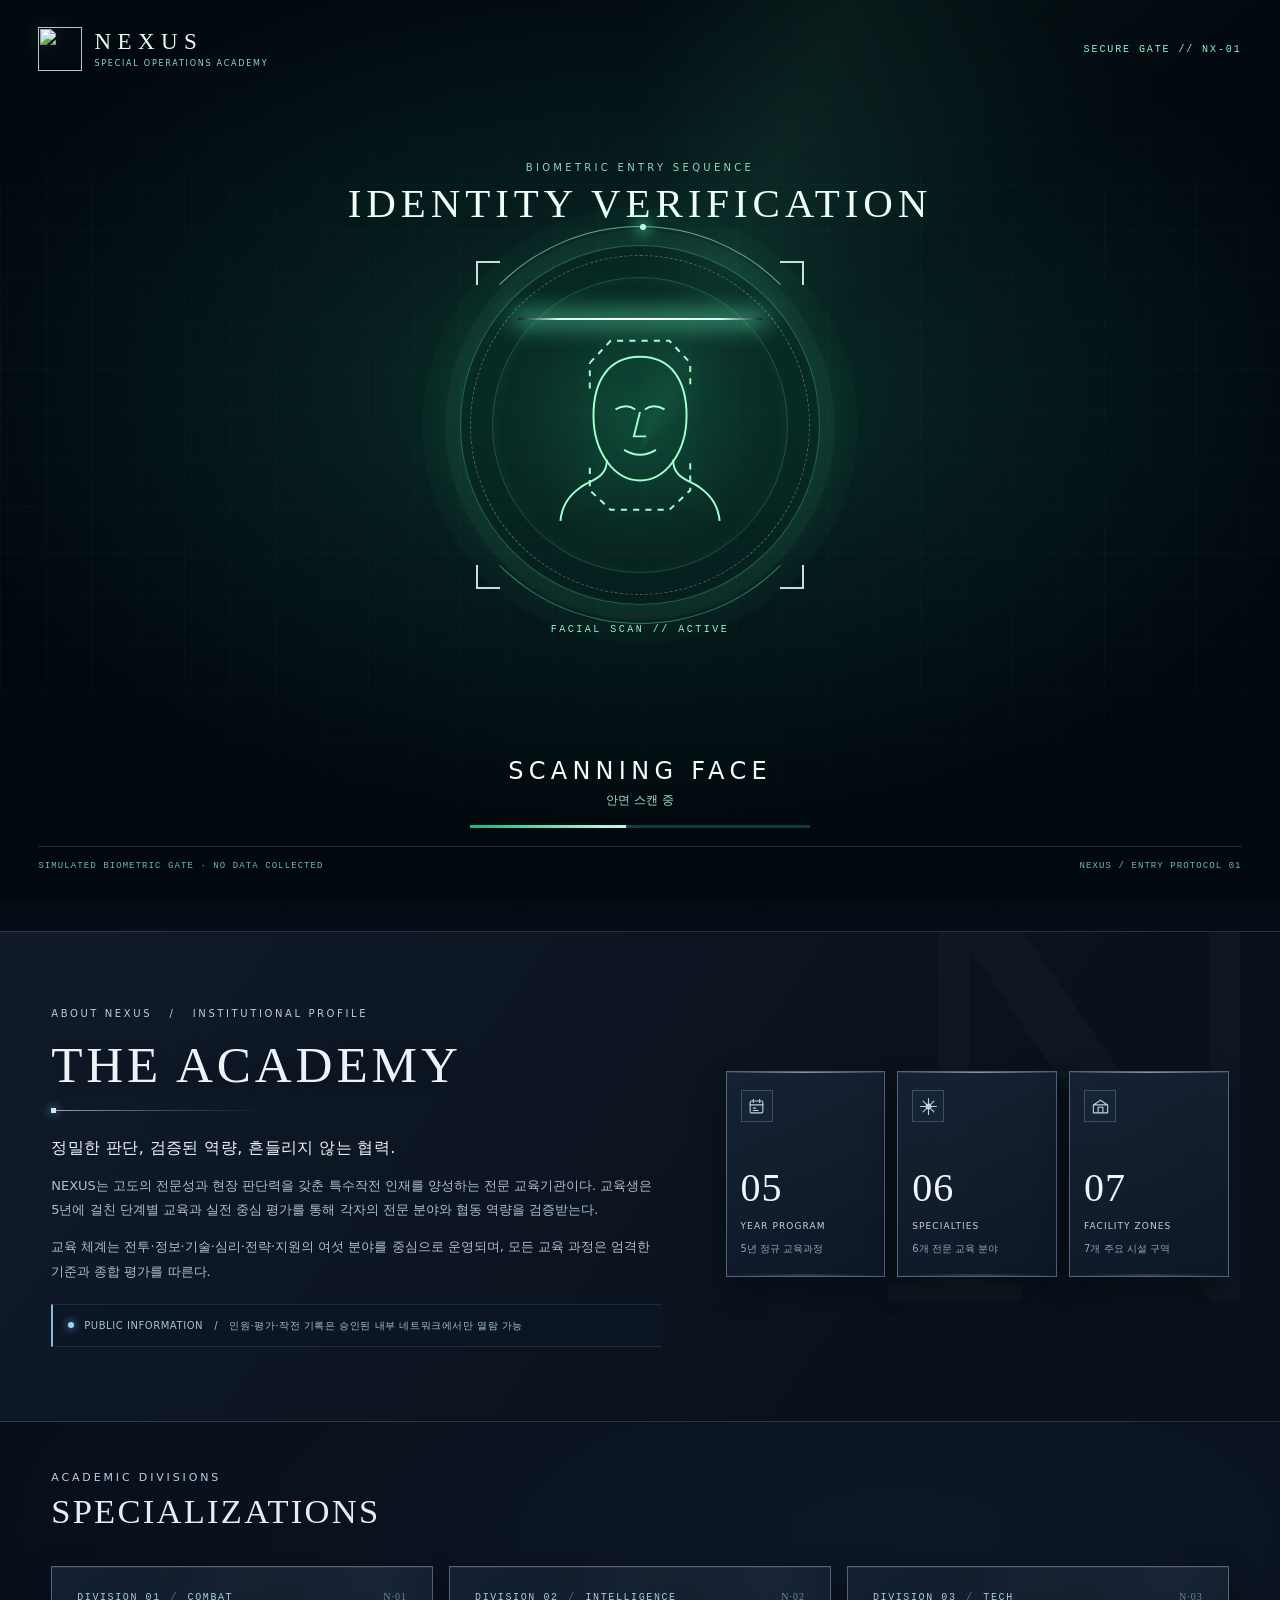
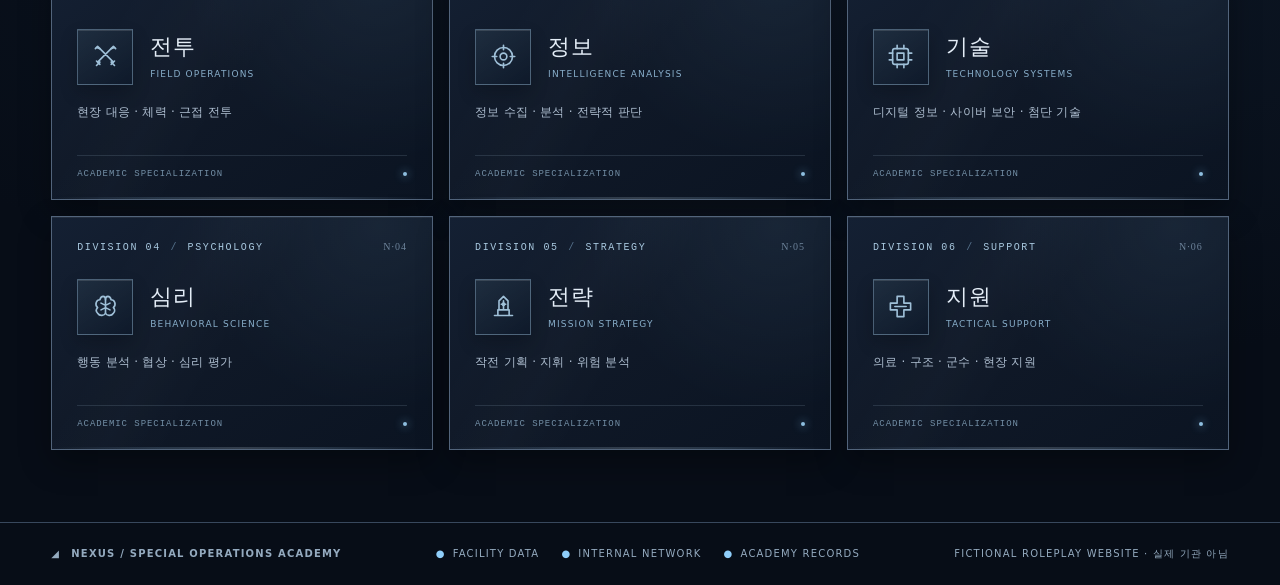
==== index.html @ 96ad6e6f "nexus-header" ====
<!doctype html><html lang="ko"><head><meta name="robots" content="noindex, nofollow, noarchive"><meta charset="UTF-8"><meta name="viewport" content="width=device-width,initial-scale=1"><meta name="description" content="NEXUS Special Operations Academy — fictional immersive academy website"><title>NEXUS | Special Operations Academy</title><style>
:root{color-scheme:dark;--navy:#070d17;--panel:#101927;--edge:#394a5c;--steel:#d9e1eb;--blue:#99bed8}*{box-sizing:border-box}html{scroll-behavior:smooth}body{margin:0;background:#070d17;color:#e6edf3;font-family:system-ui,-apple-system,'Pretendard','Noto Sans KR',sans-serif}a{color:inherit;text-decoration:none}button{font:inherit;cursor:pointer}button:focus-visible,a:focus-visible{outline:2px solid #addcff;outline-offset:3px}.header{height:74px;border-bottom:1px solid #ffffff26;display:flex;align-items:center;justify-content:space-between;padding:0 clamp(18px,4vw,68px);background:#080e18f5;gap:18px;position:sticky;top:0;z-index:40;backdrop-filter:blur(14px);overflow:visible}.identity{display:flex;align-items:center;gap:13px;min-width:0}.identity img{width:52px;height:52px;object-fit:contain;object-position:center;display:block;padding:4px}.identity strong{display:block;font:25px Georgia,serif;letter-spacing:.23em;font-weight:400}.identity small{display:block;letter-spacing:.2em;font-size:8px;color:#adbfcb}.navigation{display:flex;align-items:center;gap:clamp(15px,2vw,32px);font-size:12px;color:#b6c5d2}.navigation a:hover{color:white}.access{border:1px solid #778a9e;padding:12px 19px;white-space:nowrap;color:#f0f4f8;font-size:12px;background:#17203170}.access:hover,.primary:hover{background:#284258}.menu{display:none;color:white;background:transparent;border:1px solid #4d6578;padding:7px 10px}.wrap{max-width:1450px;margin:auto;padding:0 clamp(20px,4vw,62px)}.kicker{font-size:11px;letter-spacing:.28em;color:#a9bfd0}.outline-button{padding:13px 24px;border:1px solid #8da6b8;background:#0c1928ad;letter-spacing:.08em;font-size:12px;display:inline-flex;align-items:center;gap:20px}.outline-button:hover{background:#24415a}.section-heading{padding:50px 0 23px;display:flex;align-items:end;justify-content:space-between;gap:15px}.section-heading h2{font:32px Georgia,serif;letter-spacing:.08em;font-weight:400;margin:7px 0}.section-heading p{font-size:12px;color:#a7b6c6}.footer{border-top:1px solid #38485d;display:flex;flex-wrap:wrap;gap:12px;align-items:center;justify-content:space-between;padding:24px clamp(20px,4vw,68px);color:#94aabf;font-size:10px;letter-spacing:.12em}.foot-dots{display:flex;gap:22px;flex-wrap:wrap}.foot-dots span:before{content:'●';color:#8fcefa;margin-right:7px}.fiction{font-size:10px;color:#8197aa;line-height:1.6}@media(max-width:970px){.navigation{display:none}.menu{display:block}.navigation.open{display:flex;position:absolute;top:74px;right:0;left:0;flex-direction:column;align-items:stretch;padding:20px;background:#0b1420;border-bottom:1px solid #3c5265}.header{gap:10px}.access{padding:10px}.identity strong{font-size:19px}}@media(max-width:600px){.identity small{display:none}.identity img{width:40px;height:40px;padding:3px}.identity strong{font-size:17px}.header{height:65px}.navigation.open{top:65px}.access{font-size:10px;padding:9px}.section-heading h2{font-size:25px}}

.hero{min-height:575px;position:relative;background:#07101a;overflow:hidden;border-bottom:1px solid #35475a}.hero-img{position:absolute;inset:0 0 0 38%;background:url('images/site/academy-exterior.webp') center center/cover no-repeat;filter:saturate(.72)}.hero:after{content:'';position:absolute;inset:0;background:linear-gradient(90deg,#070d19 4%,#0c1421f5 33%,#091522b0 57%,#00000015 100%),linear-gradient(0deg,#060d18 0%,transparent 45%)}.hero-content{position:relative;z-index:1;padding:95px clamp(20px,7vw,118px) 100px;max-width:920px}.brand-large{display:flex;align-items:center;gap:24px}.brand-large img{width:165px;max-width:28vw;object-fit:contain;filter:drop-shadow(0 0 25px #ffffff13)}.brand-large h1{font:clamp(47px,6.5vw,87px) Georgia,serif;font-weight:400;letter-spacing:.16em;margin:0}.brand-large p{letter-spacing:.34em;color:#b6c0ce;font-size:10px}.hero h2{font-size:clamp(23px,2.7vw,34px);font-weight:500;margin:37px 0 12px}.hero-copy{color:#bac7d2;font-size:13px;line-height:1.9;max-width:490px}.hero-actions{display:flex;gap:12px;flex-wrap:wrap;margin-top:27px}.primary{border:1px solid #adc5db;background:#2b455c;color:#f4f8ff;padding:15px 24px;font-size:12px;letter-spacing:.07em}.tiles{display:grid;grid-template-columns:repeat(5,minmax(0,1fr));gap:10px;padding-top:23px;padding-bottom:32px}.tile{min-width:0;background:#101826;border:1px solid #455267;transition:transform .2s,border-color .2s}.tile:hover{transform:translateY(-4px);border-color:#9bc6e4}.tile img{width:100%;height:175px;object-fit:cover;filter:saturate(.62)}.tile-text{padding:17px 14px;display:flex;justify-content:space-between;gap:5px;align-items:center}.tile strong{font-size:14px}.tile small{display:block;margin-top:5px;color:#93a7bb;font-size:9px;letter-spacing:.09em} .tile-icon{color:#9cc3de}.about{border-top:1px solid #ffffff22;border-bottom:1px solid #ffffff22;background:linear-gradient(145deg,#101927,#0a111c);padding:55px 0}.about-grid{display:grid;grid-template-columns:1.1fr 1fr;gap:70px;align-items:center}.about h2{font:clamp(30px,4vw,54px) Georgia,serif;font-weight:400;letter-spacing:.06em;margin:12px 0 26px}.about p{font-size:14px;color:#afbfce;line-height:2}.about-list{display:grid;grid-template-columns:repeat(3,1fr);gap:12px}.about-list>div{border:1px solid #364a60;background:#111e2f;padding:27px 18px}.about-list b{font:29px Georgia,serif;display:block}.about-list span{font-size:10px;color:#a4b5c3}.divisions{display:grid;grid-template-columns:repeat(3,1fr);gap:12px;margin-bottom:56px}.division{padding:24px;border:1px solid #36485e;background:#101927}.division span{display:block;font-size:11px;letter-spacing:.2em;color:#9fc0d8}.division h3{font-size:18px;font-weight:500;margin:13px 0 7px}.division p{font-size:12px;line-height:1.8;color:#9eb1c1;margin:0}@media(max-width:950px){.tiles{grid-template-columns:repeat(3,1fr)}.about-grid{grid-template-columns:1fr;gap:20px}.hero-img{left:15%}}@media(max-width:650px){.tiles{grid-template-columns:repeat(2,1fr)}.tile img{height:145px}.divisions{grid-template-columns:1fr}.hero{min-height:560px}.hero-img{left:0;opacity:.48}.hero-content{padding-top:84px}.brand-large{gap:12px}.brand-large img{width:91px}.brand-large h1{font-size:43px}.brand-large p{font-size:7px}.about-list{grid-template-columns:repeat(3,1fr)}.about-list>div{padding:16px 10px}.about-list b{font-size:23px}}

/* v4.1 — Visual Refinement: clean brand, brighter architecture, compact hero */
.header{height:70px;background:#080e18ed;box-shadow:0 6px 28px #0004}
.identity img{width:45px;height:45px;object-fit:contain}
.hero{min-height:474px;background:#0a121e}
.hero-img{inset:0 0 0 34%;background-position:center 44%;filter:brightness(1.23) contrast(1.035) saturate(.78)}
.hero:after{background:linear-gradient(90deg,#080e19 0%,#0b1420f5 27%,#0a1320b8 45%,#0a142141 66%,#07101a08 100%),linear-gradient(0deg,#08101a66 0%,transparent 24%)}
.hero-content{padding:66px clamp(20px,6vw,105px) 64px;max-width:790px}
.brand-large{gap:23px}
.brand-large img{width:141px;max-width:23vw;aspect-ratio:1;object-fit:contain;filter:drop-shadow(0 5px 24px #b2cfe51c)}
.brand-large h1{font-size:clamp(48px,5.5vw,74px);letter-spacing:.14em;text-shadow:0 3px 25px #050a1099}
.brand-large p{font-size:9px;letter-spacing:.26em}
.hero h2{font-size:clamp(21px,2.1vw,29px);margin:27px 0 10px;letter-spacing:.015em}
.hero-copy{font-size:12.5px;line-height:1.85;color:#d0d9e3;max-width:460px}
.hero-actions{margin-top:23px}
.hero-actions a{transition:background .2s,box-shadow .2s,transform .2s}
.hero-actions a:hover{box-shadow:0 0 18px #8ccaff3a;transform:translateY(-2px)}
.navigation a{transition:color .2s,text-shadow .2s}
.navigation a:hover{text-shadow:0 0 14px #9ad8ff80}
.tiles{padding-top:14px}
.tile{position:relative;overflow:hidden;box-shadow:0 7px 25px #0002}
.tile:after{content:'';position:absolute;bottom:0;left:25%;right:25%;height:1px;background:#88caff70;opacity:0;transition:opacity .2s}
.tile:hover:after{opacity:1}
.tile img{display:block;transition:transform .35s ease,filter .35s ease}
.tile:hover img{transform:scale(1.04);filter:saturate(.8) brightness(1.13)}
@media(max-width:970px){.hero-img{left:16%}.header{height:70px}.navigation.open{top:70px}}
@media(max-width:650px){.hero{min-height:540px}.hero-img{inset:0;opacity:.78;background-position:60% 50%}.hero:after{background:linear-gradient(90deg,#08101aeF 0%,#08101aC8 57%,#08101a70 100%),linear-gradient(0deg,#08101adf 0%,transparent 55%)}.hero-content{padding:85px 23px 55px}.brand-large img{width:90px;max-width:none}.brand-large h1{font-size:44px}.brand-large p{font-size:7px}.hero h2{margin-top:32px}.tiles{padding-top:16px}}
@media(prefers-reduced-motion:reduce){.tile,.tile img,.navigation a,.hero-actions a{transition:none}}

/* NEXUS 4.2 — editorial refinement / immersive interface */
:root{--ice:#b3d9f2;--midnight:#080f1a}
body{background:radial-gradient(ellipse 90% 20% at 70% 70%,#13223577,transparent),#070d17}
.header{height:72px;border-bottom:1px solid #9ab7d02c;box-shadow:0 5px 28px #030811aa}
.identity img{width:48px;height:48px;filter:drop-shadow(0 0 9px #8baec72a)}
.navigation a{position:relative;padding:27px 0 25px;letter-spacing:.035em}
.navigation a:after{content:'';position:absolute;bottom:0;left:15%;right:15%;height:1px;background:#a9d5f5;opacity:0;transform:scaleX(.45);transition:opacity .25s,transform .25s;box-shadow:0 0 10px #9ed1f3}
.navigation a:hover:after,.navigation a[aria-current=page]:after{opacity:1;transform:scaleX(1)}
.navigation a[aria-current=page]{color:#eef6ff}
.access{border-color:#6a8299;background:linear-gradient(110deg,#152538aa,#0a1422aa);transition:border-color .2s,box-shadow .2s}
.access:hover{border-color:#accfe6;box-shadow:0 0 18px #a7d4f522}
.hero{min-height:510px;isolation:isolate}
.hero-img{inset:0 0 0 33%;background-position:50% 42%;filter:brightness(1.24) contrast(1.06) saturate(.75);transform:scale(1.015)}
.hero:after{background:linear-gradient(90deg,#070d18 0%,#0a1421fa 24%,#0a1626d7 39%,#09172669 60%,#07101905 100%),linear-gradient(0deg,#07101ac9 0%,transparent 19%,transparent 85%,#060c1422 100%)}
.hero-content{padding:66px clamp(24px,5.6vw,105px) 57px;max-width:835px}
.hero-overline{display:flex;align-items:center;gap:11px;font-size:10px;letter-spacing:.22em;color:#9cc6df;margin-bottom:29px}
.hero-overline:before{content:'';width:27px;height:1px;background:#8bbbd7;box-shadow:0 0 10px #8bbbd7}
.brand-large{gap:23px}
.brand-large img{width:142px;max-width:25vw;opacity:.95}
.brand-large h1{font-size:clamp(48px,5.7vw,77px);letter-spacing:.15em}
.hero h2{font-size:clamp(25px,2.5vw,35px);letter-spacing:.075em;margin:30px 0 13px;font-weight:400}
.hero-copy{line-height:2;font-size:13px;color:#d6e1ea}
.hero-actions{margin-top:27px}
.hero-actions a{min-width:171px;justify-content:space-between;letter-spacing:.08em}
.primary{background:linear-gradient(105deg,#34516a,#263d54);border-color:#96bad4}
.hero-caption{position:absolute;bottom:22px;right:clamp(20px,3vw,56px);z-index:2;font-size:9px;letter-spacing:.15em;color:#d6e6f0bd;text-shadow:0 1px 7px #000}
.statusbar{border-bottom:1px solid #52667d64;background:linear-gradient(90deg,#0b1422,#101d2e,#0a1421);}
.status-inner{min-height:55px;display:flex;align-items:center;justify-content:space-between;gap:15px;flex-wrap:wrap;padding:12px clamp(20px,4vw,68px);max-width:1600px;margin:0 auto}
.status-title{font-family:Georgia,serif;font-size:14px;letter-spacing:.13em;color:#e3edf4;white-space:nowrap}
.status-items{display:flex;gap:clamp(12px,2.7vw,38px);flex-wrap:wrap}
.status-items span{color:#a9bdce;font-size:9px;letter-spacing:.1em;white-space:nowrap}
.status-items span:before{content:'';display:inline-block;width:5px;height:5px;background:#a2d7ff;border-radius:50%;margin-right:10px;box-shadow:0 0 8px #91cdfa}
.status-level{font-size:10px;letter-spacing:.2em;color:#a8c6dd;white-space:nowrap}
.section-heading{padding:44px 0 21px}
.section-heading h2{font-size:clamp(26px,2.7vw,37px)}
.tiles{gap:13px;padding-top:8px;padding-bottom:54px}
.tile{background:#111c2b;border-color:#3f5067;box-shadow:0 15px 34px #01060e66}
.tile:before{content:'';position:absolute;inset:0;z-index:1;pointer-events:none;border-top:1px solid #b2d3e835;opacity:.8}
.tile img{height:190px;filter:brightness(.87) saturate(.7)}
.tile:hover{box-shadow:0 14px 33px #000a,0 0 22px #88bff02b}
.tile-text{min-height:78px;padding:17px 14px}
.tile small{font-size:9px;line-height:1.5}
.tile-index{font:10px Georgia,serif;color:#9bb9ca;margin-right:6px;opacity:.8}
.about{position:relative;overflow:hidden}
.about:before{content:'N';position:absolute;right:-32px;top:-190px;font:600px Georgia,serif;color:#d5e7f406;pointer-events:none}
.about-list>div{transition:background .2s,border-color .2s}
.about-list>div:hover{background:#183048;border-color:#769eb9}
.division{transition:border-color .2s,transform .2s,background .2s}
.division:hover{border-color:#84b9d9;background:#15283d;transform:translateY(-3px)}
.division h3{color:#eaf2fa}
@media(max-width:970px){.navigation a{padding:10px 0}.hero-img{left:16%}.hero-content{max-width:730px}.status-inner{justify-content:center}}
@media(max-width:650px){.hero{min-height:575px}.hero-content{padding:50px 23px 58px}.hero-overline{font-size:8px;margin-bottom:22px}.hero-img{inset:0;opacity:.8}.hero:after{background:linear-gradient(90deg,#07101aef 0%,#07101adb 50%,#07101a77 100%),linear-gradient(0deg,#07101ad7 0%,transparent 65%)}.brand-large{gap:12px}.brand-large img{width:94px}.brand-large h1{font-size:clamp(37px,10vw,47px)}.brand-large p{letter-spacing:.15em}.hero h2{margin-top:34px;font-size:25px}.hero-caption{display:none}.status-inner{align-items:flex-start;justify-content:flex-start;padding:17px 23px}.status-items{gap:12px 20px}.status-level{display:none}.tiles{gap:10px}.tile img{height:137px}.tile-text{min-height:88px;padding:12px 10px}.tile strong{font-size:12px}.tile small{font-size:8px}.section-heading{align-items:flex-start;flex-direction:column}.section-heading p{margin:0}}
@media(prefers-reduced-motion:reduce){.navigation a:after,.division,.access{transition:none}}

/* v4.3 — exact hero size, image framing and safe emblem padding */
@media(min-width:971px){
.hero{min-height:0;height:392px;max-height:392px}
.hero-content{box-sizing:border-box;height:100%;padding:24px clamp(30px,4.6vw,82px) 22px;display:flex;flex-direction:column;justify-content:center;max-width:730px}
.hero-overline{margin-bottom:10px;font-size:10px}
.brand-large{gap:10px;flex-shrink:0}
.brand-large img{width:96px;height:96px;max-width:none;object-fit:contain;object-position:center;opacity:1;flex-shrink:0;padding:8px;background:transparent}
.brand-large h1{font-size:clamp(44px,4.5vw,66px);letter-spacing:.11em;line-height:1.02}
.brand-large p{margin-top:8px;font-size:8px;letter-spacing:.22em}
.hero h2{margin:14px 0 6px;font-size:clamp(22px,1.95vw,29px);line-height:1.15}
.hero-copy{font-size:11.5px;line-height:1.52;margin:0;max-width:450px}
.hero-actions{margin-top:12px}
.hero-actions a{padding:10px 16px;font-size:11px}
.hero-caption{bottom:10px;font-size:8px}
}
.hero-img{inset:0 0 0 36%;background-position:center 45%;background-size:cover;filter:brightness(1.02) contrast(1.03);transform:none}
.hero:after{background:linear-gradient(90deg,#070d18 0%,#08111cf2 24%,#08111dc9 41%,#07111b52 60%,#07101900 84%),linear-gradient(0deg,#070d184d 0%,transparent 18%)}
.identity img{object-fit:contain;overflow:visible}
@media (min-width:651px) and (max-width:970px){.hero{min-height:0;height:420px;max-height:420px}.hero-content{padding:28px 26px 24px}.brand-large img{width:86px;height:86px;object-fit:contain}.brand-large h1{font-size:48px}.hero h2{font-size:24px}}
@media(max-width:650px){.hero{height:auto;min-height:0}.hero-content{padding:48px 20px 42px}.hero-img{inset:0;filter:none;transform:none;background-position:62% 48%}.hero:after{background:linear-gradient(90deg,#07101aef 0%,#07101ae5 45%,#07101a9d 100%),linear-gradient(0deg,#07101ac7 0%,transparent 45%)}.brand-large img{width:80px;height:80px;object-fit:contain}.brand-large h1{font-size:38px}.hero-copy{font-size:11.5px;line-height:1.55}.hero-actions a{padding:10px 14px}}

/* NEXUS v4.5: final overrides — genuine compact banner, independent logo sizing */
.header .identity{gap:11px;flex-shrink:0;overflow:visible}
.header .identity img{display:block;width:48px;height:48px;min-width:48px;padding:0;object-fit:contain;object-position:center;flex-shrink:0}
.hero{height:340px !important;min-height:340px !important;max-height:340px !important;overflow:hidden}
.hero-img{inset:0 0 0 33%;background-image:url('images/site/academy-entrance-hq.png');background-size:cover;background-position:48% 50%;filter:none;transform:none}
.hero:after{background:linear-gradient(90deg,#070d18 0%,#08111cfb 24%,#08111dd9 40%,#07111b65 61%,#07101900 88%)}
.hero-content{height:100%;padding:18px clamp(28px,4.4vw,75px) 20px;max-width:720px;justify-content:center;overflow:visible}
.hero-overline{margin-bottom:8px;font-size:9px;line-height:1.2}
.brand-large{gap:10px;align-items:center;overflow:visible}
.brand-large img{display:block;width:104px;height:104px;min-width:104px;max-width:none;padding:0;object-fit:contain;object-position:center;filter:none;flex-shrink:0}
.brand-large h1{font-size:clamp(42px,4.1vw,62px);line-height:1;letter-spacing:.12em}
.brand-large p{font-size:8px;letter-spacing:.2em;margin:7px 0 0}
.hero h2{margin:9px 0 6px;font-size:clamp(21px,1.85vw,27px);line-height:1.12}
.hero-copy{font-size:11px;line-height:1.5;margin:0}
.hero-actions{margin-top:11px;gap:10px}
.hero-actions a{padding:9px 15px;font-size:11px;min-width:154px}
.hero-caption{bottom:10px;font-size:8px}
@media(min-width:651px) and (max-width:970px){
 .hero{height:365px !important;min-height:365px !important;max-height:365px !important}
 .hero-content{padding:18px 26px 20px;max-width:650px}
 .hero-img{inset:0 0 0 26%}
 .brand-large img{width:90px;height:90px;min-width:90px}
 .brand-large h1{font-size:49px}
}
@media(max-width:650px){
 .header .identity img{width:38px;height:38px;min-width:38px}
 .hero{height:auto !important;min-height:410px !important;max-height:none !important}
 .hero-img{inset:0;background-position:58% 50%;opacity:.7}
 .hero:after{background:linear-gradient(90deg,#07101af7 0%,#07101ae5 52%,#07101a9d 100%),linear-gradient(0deg,#07101acb,transparent 55%)}
 .hero-content{min-height:410px;padding:38px 21px 42px;max-width:100%}
 .hero-overline{font-size:8px;margin-bottom:13px}
 .brand-large img{width:81px;height:81px;min-width:81px}
 .brand-large h1{font-size:clamp(36px,9.8vw,45px)}
 .brand-large p{font-size:7px;letter-spacing:.12em}
 .hero h2{margin-top:18px;font-size:23px}
 .hero-copy{font-size:11px}
 .hero-actions a{min-width:0;padding:10px 13px}
}

/* v4.6 — remove status strip and slogan; display a complete seal */
.hero{height:332px!important;min-height:332px!important;max-height:332px!important}
.hero-content{padding-top:22px!important;padding-bottom:19px!important;justify-content:center}
.hero-overline{margin-bottom:14px!important}
.brand-large{gap:12px!important}
.brand-large img{width:104px!important;height:104px!important;min-width:104px!important;padding:0!important;object-fit:contain!important;filter:drop-shadow(0 2px 8px #d9e9f31b)!important}
.hero-copy{margin-top:18px!important;font-size:12px!important;line-height:1.75!important}
.hero-actions{margin-top:16px!important}
.header .identity img{width:54px!important;height:54px!important;min-width:54px!important;padding:0!important;object-fit:contain!important;filter:none!important}
.identity{gap:12px}
@media(min-width:651px) and (max-width:970px){.hero{height:350px!important;min-height:350px!important;max-height:350px!important}.brand-large img{width:90px!important;height:90px!important;min-width:90px!important}}
@media(max-width:650px){.hero{height:auto!important;min-height:360px!important;max-height:none!important}.hero-content{padding:44px 22px 46px!important}.brand-large img{width:80px!important;height:80px!important;min-width:80px!important}.header .identity img{width:42px!important;height:42px!important;min-width:42px!important}.hero-copy{margin-top:17px!important}}

/* v4.7 — metallic NEXUS wordmark refinement (reference-inspired).
   CSS text, not a raster crop: remains crisp at all screen sizes. */
.identity strong,
.brand-large h1{
  font-family: "Palatino Linotype", "Book Antiqua", "Times New Roman", Georgia, serif !important;
  font-weight: 400 !important;
  background:linear-gradient(165deg,#f9fbff 5%,#c9d0db 35%,#eef2f8 53%,#8d98aa 80%,#e6eaf0 100%);
  -webkit-background-clip:text;
  background-clip:text;
  color:transparent !important;
  -webkit-text-fill-color:transparent;
  text-shadow:none !important;
  filter:drop-shadow(0 2px 2px rgba(0,0,0,.36));
}
.identity strong{
  font-size:26px !important;
  letter-spacing:.29em !important;
  line-height:1.12 !important;
  white-space:nowrap;
}
.brand-large h1{
  font-size:clamp(48px,4.35vw,68px) !important;
  letter-spacing:.245em !important;
  line-height:1.14 !important;
  padding:0 .06em 3px 0;
  white-space:nowrap;
}
.identity small,
.brand-large p{
  letter-spacing:.26em !important;
  color:#b8c6d5 !important;
}
@media (min-width:651px) and (max-width:970px){
  .brand-large h1{font-size:clamp(40px,5.3vw,55px)!important;letter-spacing:.18em!important}
  .identity strong{font-size:21px!important;letter-spacing:.2em!important}
}
@media(max-width:650px){
  .brand-large h1{font-size:clamp(35px,9vw,45px)!important;letter-spacing:.10em!important}
  .identity strong{font-size:17px!important;letter-spacing:.18em!important}
}


/* v4.8 / custom metallic wordmark / image-based, not a generic typeface */
.header .identity{gap:10px!important;align-items:center}
.header .identity .metal-wordmark-header{display:block;width:202px;height:auto;max-height:58px;object-fit:contain;object-position:left center;padding:0;min-width:0;filter:drop-shadow(0 1px 4px #c9d7e522)}
.brand-large{gap:14px!important;align-items:center;min-width:0}
.brand-large .metal-wordmark-hero{display:block;width:min(385px,38vw);height:auto;max-height:150px;max-width:none;min-width:0;padding:0;object-fit:contain;object-position:left center;filter:drop-shadow(0 0 12px #a6b9cf25)}
@media (min-width:651px) and (max-width:1100px){.header .identity .metal-wordmark-header{width:156px}.brand-large .metal-wordmark-hero{width:min(310px,39vw)}}
@media(max-width:650px){.header .identity{gap:5px!important}.header .identity .metal-wordmark-header{width:130px;max-height:43px}.brand-large .metal-wordmark-hero{width:min(245px,58vw);max-height:112px}.brand-large{gap:6px!important}}

/* v4.9: override older generic img !important rules; no squashed wordmarks */
.header .identity img.metal-wordmark-header{
 width:175px!important;height:auto!important;min-width:0!important;max-width:175px!important;max-height:55px!important;
 aspect-ratio:auto!important;object-fit:contain!important;object-position:left center!important;padding:0!important;
 display:block!important;flex-shrink:0!important;
}
.brand-large img.metal-wordmark-hero{
 width:327px!important;height:auto!important;min-width:0!important;max-width:327px!important;max-height:135px!important;
 aspect-ratio:auto!important;object-fit:contain!important;object-position:left center!important;padding:0!important;
 display:block!important;flex-shrink:1!important;
}
@media(min-width:651px) and (max-width:1100px){
 .header .identity img.metal-wordmark-header{width:138px!important;max-width:138px!important}
 .brand-large img.metal-wordmark-hero{width:285px!important;max-width:285px!important}
}
@media(max-width:650px){
 .header .identity img.metal-wordmark-header{width:106px!important;max-width:106px!important;max-height:44px!important}
 .brand-large img.metal-wordmark-hero{width:min(216px,51vw)!important;max-width:51vw!important;max-height:100px!important}
}

/* v4.14 — ACADEMY DIRECTORY / premium metallic control cards */
.tiles{
  gap:18px;
  padding-top:16px;
  padding-bottom:64px;
}
.tile{
  position:relative;
  isolation:isolate;
  min-width:0;
  overflow:hidden;
  display:flex;
  flex-direction:column;
  background:linear-gradient(160deg,#111b2b 0%,#0a1220 100%);
  border:1px solid #506176;
  box-shadow:inset 0 1px 0 #ebf6ff10, 0 14px 32px #0006;
  transition:transform .32s ease, border-color .32s ease, box-shadow .32s ease;
}
.tile::before{
  content:"";
  position:absolute;
  inset:0;
  pointer-events:none;
  z-index:6;
  background:linear-gradient(125deg,transparent 0%,transparent 35%,#eaf6ff18 49%,transparent 62%,transparent 100%);
  transform:translateX(-140%);
  transition:transform .75s cubic-bezier(.2,.7,.2,1), opacity .3s ease;
  opacity:.0;
}
.tile::after{
  content:"";
  position:absolute;
  inset:0;
  z-index:0;
  pointer-events:none;
  background:
    radial-gradient(circle at 14% 12%, #84bde218 0%, transparent 34%),
    linear-gradient(180deg, #ffffff06 0%, transparent 22%),
    linear-gradient(180deg, transparent 65%, #8ebad515 100%);
  opacity:.8;
}
.tile:hover,.tile:focus-visible{
  transform:translateY(-8px);
  border-color:#b6d7ef;
  box-shadow:0 24px 44px #000a, 0 0 24px #8ebde330, inset 0 1px 0 #f7fbff16;
}
.tile:hover::before,.tile:focus-visible::before{
  transform:translateX(140%);
  opacity:1;
}
.tile-image{
  position:relative;
  overflow:hidden;
  height:198px;
  background:#111a27;
}
.tile-image::before{
  content:"";
  position:absolute;
  inset:0;
  z-index:2;
  pointer-events:none;
  background:
    linear-gradient(180deg,#d7eeff12 0%, transparent 16%),
    linear-gradient(180deg,transparent 0%,transparent 58%,#08111fd8 100%);
}
.tile-image::after{
  content:"";
  position:absolute;
  left:0; top:0; bottom:0;
  width:4px;
  z-index:3;
  background:linear-gradient(180deg,#dcefff 0%,#88b6d6 38%,#0f1e31 100%);
  box-shadow:0 0 14px #8ec4e744;
  opacity:.7;
}
.tile-image img{
  display:block;
  width:100%;
  height:100%;
  object-fit:cover;
  filter:brightness(.9) saturate(.66) contrast(1.02);
  transform:scale(1.001);
  transition:transform .55s cubic-bezier(.2,.7,.2,1), filter .35s ease;
}
.tile:hover .tile-image img,.tile:focus-visible .tile-image img{
  transform:scale(1.06);
  filter:brightness(1.04) saturate(.82) contrast(1.04);
}
.tile-text{
  position:relative;
  z-index:3;
  min-height:112px;
  display:flex;
  align-items:center;
  padding:18px 18px 18px;
  border-top:1px solid #6d83984d;
  background:linear-gradient(180deg,#101a29 0%,#0b1320 100%);
}
.tile-text::before{
  content:"";
  position:absolute;
  left:18px; right:18px; top:0;
  height:1px;
  background:linear-gradient(90deg,transparent,#cfe7fb6b 50%,transparent);
}
.tile-head{
  display:flex;
  align-items:center;
  gap:13px;
  min-width:0;
  width:100%;
}
.tile-icon{
  width:46px;
  height:46px;
  flex:0 0 46px;
  display:grid;
  place-items:center;
  color:#f2f8ff;
  border:1px solid #a6c6de72;
  background:
    linear-gradient(180deg,#1a2a3d 0%,#0f1927 55%,#0a1420 100%);
  box-shadow:
    inset 0 1px 0 #f5fbff24,
    inset 0 -10px 18px #00000040,
    0 0 0 1px #ffffff05,
    0 10px 18px #00000026;
  transition:border-color .32s ease, box-shadow .32s ease, transform .32s ease;
}
.tile-icon svg{
  width:20px;
  height:20px;
  stroke:currentColor;
  fill:none;
  stroke-width:1.8;
  stroke-linecap:round;
  stroke-linejoin:round;
  filter:drop-shadow(0 0 4px #dcefff18);
}
.tile:hover .tile-icon,.tile:focus-visible .tile-icon{
  transform:translateY(-1px);
  border-color:#cfe6f8;
  box-shadow:
    inset 0 1px 0 #ffffff30,
    inset 0 -10px 18px #00000035,
    0 0 0 1px #ffffff07,
    0 0 20px #7fb7dd2c,
    0 12px 24px #00000030;
}
.tile-label{
  min-width:0;
  display:flex;
  flex-direction:column;
  gap:6px;
}
.tile-text strong{
  display:block;
  font-family:"Pretendard","Noto Sans KR","Malgun Gothic","Apple SD Gothic Neo",sans-serif;
  font-size:16px;
  font-weight:300;
  letter-spacing:.055em;
  line-height:1.45;
  color:#d9e3ed;
  text-shadow:none;
}
.tile-text small{
  display:block;
  font-family:"Inter","Pretendard","Noto Sans KR",system-ui,sans-serif;
  font-size:9px;
  font-weight:400;
  line-height:1.5;
  letter-spacing:.12em;
  text-transform:uppercase;
  color:#8eaabd;
}
@media(max-width:950px){
  .tiles{gap:12px}
  .tile-image{height:182px}
}
@media(max-width:650px){
  .tiles{gap:10px;padding-bottom:46px}
  .tile-image{height:138px}
  .tile-text{min-height:88px;padding:12px}
  .tile-icon{width:36px;height:36px;flex-basis:36px}
  .tile-icon svg{width:16px;height:16px}
  .tile-text strong{font-size:12px;font-weight:300;letter-spacing:.025em}
  .tile-text small{font-size:8px;letter-spacing:.06em}
}
@media(prefers-reduced-motion:reduce){
  .tile,.tile::before,.tile::after,.tile-image img,.tile-icon{transition:none!important}
}

/* v4.16: internal card photo clean crop + aligned titles */
.tiles .tile-text {
  min-height: 112px;
  padding: 20px 18px 16px;
  align-items: flex-start;
}
.tiles .tile-head {
  align-items: flex-start;
  gap: 13px;
}
.tiles .tile-icon {
  margin-top: 0;
}
.tiles .tile-label {
  display: flex;
  flex-direction: column;
  justify-content: flex-start;
  gap: 6px;
  padding-top: 1px;
}
.tiles .tile-text strong {
  font-weight: 300;
  line-height: 26px;
  min-height: 26px;
  margin: 0;
}
.tiles .tile-text small {
  margin: 0;
  line-height: 15px;
  min-height: 30px;
}
/* Crop only the two captions baked into the original ID-card photo.
   The agent badge and equipment remain intact; source photo is unchanged. */
.tile-image.agent-id-photo img {
  transform: scale(1.38);
  transform-origin: 50% 50%;
  object-position: center;
}
.tile:hover .tile-image.agent-id-photo img,
.tile:focus-visible .tile-image.agent-id-photo img {
  transform: scale(1.43);
}
@media(max-width:650px) {
  .tiles .tile-text { min-height: 89px; padding: 12px 10px 10px; }
  .tiles .tile-head { gap: 9px; }
  .tiles .tile-label { gap: 4px; padding-top: 0; }
  .tiles .tile-text strong { line-height: 20px; min-height: 20px; }
  .tiles .tile-text small { line-height: 12px; min-height: 24px; }
}

/* v4.17 — ACADEMY institutional dossier; preserves the hero and directory */
.academy-profile{padding:70px 0 74px;background:linear-gradient(125deg,#101a29 0%,#0a111c 72%);}
.academy-profile .about-grid{grid-template-columns:minmax(0,1.14fr) minmax(0,.94fr);gap:clamp(34px,5vw,92px);align-items:center;position:relative;z-index:1}
.academy-profile:before{right:-24px;top:-178px;opacity:.9}
.academy-brief{min-width:0}
.academy-brief .kicker{color:#b2cee3;font-size:10px;letter-spacing:.26em}
.academy-brief h2{margin:14px 0 16px;font-size:clamp(37px,4vw,57px);letter-spacing:.075em;color:#eef3fa;text-shadow:0 2px 14px #0004}
.academy-rule{width:220px;height:1px;background:linear-gradient(90deg,#d8e8f7b0,#8faecb57,transparent);margin-bottom:24px;position:relative}
.academy-rule span{position:absolute;left:0;top:-2px;width:5px;height:5px;background:#c4e6ff;box-shadow:0 0 10px #8acdfa}
.academy-brief .academy-lead{font-size:16px;font-weight:450;letter-spacing:.025em;color:#eef4fc;line-height:1.65;margin:0 0 13px}
.academy-brief p:not(.academy-lead){font-size:13px;line-height:1.85;color:#afbfd0;margin:0 0 13px;max-width:690px}
.academy-access-note{display:flex;align-items:flex-start;gap:10px;margin-top:20px;padding:12px 15px;background:#0b1726b0;border-left:2px solid #89b8d8;border-top:1px solid #5e7f9b36;border-bottom:1px solid #5e7f9b36;font-size:10px;line-height:1.7;letter-spacing:.055em;color:#a6bfd3}
.academy-access-dot{margin-top:5px;width:6px;height:6px;border-radius:50%;background:#99d8ff;box-shadow:0 0 9px #78bfff;flex:0 0 6px}
.academy-profile .about-list{grid-template-columns:repeat(3,minmax(0,1fr));gap:12px;align-items:stretch}
.academy-profile .academy-stat{position:relative;min-width:0;min-height:206px;display:flex;flex-direction:column;align-items:flex-start;justify-content:flex-end;padding:19px 14px 20px;border:1px solid #51657b;background:linear-gradient(155deg,#172336e8,#0d1726ed);box-shadow:inset 0 1px 0 #d8eafa12,0 12px 28px #0005;overflow:hidden;transition:border-color .28s,transform .28s,box-shadow .28s,background .28s}
.academy-profile .academy-stat:before{content:'';position:absolute;top:0;left:0;right:0;height:1px;background:linear-gradient(90deg,transparent,#c9e4f590,transparent)}
.academy-profile .academy-stat:after{content:'';position:absolute;left:0;right:0;bottom:0;height:2px;background:linear-gradient(90deg,transparent,#92d0ff,transparent);opacity:.2;transition:opacity .28s,box-shadow .28s}
.academy-stat-icon{position:absolute;left:14px;top:18px;width:32px;height:32px;display:grid;place-items:center;border:1px solid #7a9db85c;background:#1b2a3b70;color:#b9d2e5}
.academy-stat-icon svg{width:19px;height:19px;fill:none;stroke:currentColor;stroke-width:1.4;stroke-linecap:round;stroke-linejoin:round}
.academy-profile .academy-stat b{font:400 40px/1 Georgia,serif;letter-spacing:.025em;color:#f0f5fb;margin:0 0 12px}
.academy-profile .academy-stat span{font:500 9px/1.5 system-ui,sans-serif;letter-spacing:.12em;color:#bfd2e1;white-space:normal}
.academy-profile .academy-stat small{font:400 10px/1.5 system-ui,sans-serif;color:#8fa7bc;margin-top:8px;letter-spacing:0}
.academy-profile .academy-stat:hover{background:linear-gradient(155deg,#22364b,#102137);border-color:#afcde2;transform:translateY(-5px);box-shadow:0 17px 34px #0008,0 0 20px #80b9df31}
.academy-profile .academy-stat:hover:after{opacity:1;box-shadow:0 0 12px #95d2ff}
@media(max-width:1100px){.academy-profile .about-grid{grid-template-columns:1fr;gap:28px}.academy-profile .about-list{max-width:700px}.academy-profile .academy-stat{min-height:165px}}
@media(max-width:650px){.academy-profile{padding:52px 0}.academy-brief h2{font-size:38px}.academy-brief p:not(.academy-lead){font-size:12px}.academy-profile .about-list{gap:8px}.academy-profile .academy-stat{min-height:160px;padding:13px 9px 15px}.academy-stat-icon{top:12px;left:9px;width:28px;height:28px}.academy-stat-icon svg{width:16px;height:16px}.academy-profile .academy-stat b{font-size:31px;margin-bottom:8px}.academy-profile .academy-stat span{font-size:8px;letter-spacing:.05em}.academy-profile .academy-stat small{font-size:9px}.academy-access-note{font-size:9px}}
@media(prefers-reduced-motion:reduce){.academy-profile .academy-stat,.academy-profile .academy-stat:after{transition:none!important}}

/* v4.18 / SPECIALIZATIONS — refined metallic division panels */
#divisions{scroll-margin-top:85px}
#divisions .section-heading{padding-bottom:0;margin-bottom:28px}
#divisions .section-heading h2{font-weight:400;letter-spacing:.065em}
#divisions .section-heading .kicker{letter-spacing:.26em;color:#b6cfe2}
.nx-divisions{gap:16px;margin-bottom:72px;grid-template-columns:repeat(3,minmax(0,1fr))}
.nx-divisions .nx-division{position:relative;isolation:isolate;min-width:0;min-height:234px;padding:23px 25px 18px;overflow:hidden;display:flex;flex-direction:column;background:linear-gradient(145deg,#142033 0%,#101928 42%,#0b1422 100%);border:1px solid #52647b;box-shadow:0 12px 30px #0005,inset 0 1px 0 #ffffff12;transition:transform .3s ease,border-color .3s ease,box-shadow .3s ease,background .3s ease}
.nx-divisions .nx-division:before{content:"";pointer-events:none;position:absolute;z-index:-1;inset:0;background:radial-gradient(circle at 86% 4%,#83bce51e,transparent 48%),linear-gradient(120deg,transparent 15%,#d7efff07 36%,transparent 50%);opacity:.68;transition:opacity .3s ease}
.nx-divisions .nx-division:after{content:"";position:absolute;left:0;right:0;bottom:0;height:2px;background:linear-gradient(90deg,transparent,#96bede 28%,#e0f2ff 50%,#96bede 70%,transparent);opacity:.18;transition:opacity .3s,box-shadow .3s}
.nx-div-upper{display:flex;align-items:center;justify-content:space-between;gap:12px}
.nx-divisions .nx-div-code{font:500 10px/1.5 ui-monospace,SFMono-Regular,Consolas,monospace;letter-spacing:.16em;color:#a8c8df}
.nx-div-code i{font-style:normal;color:#57738d;padding:0 2px}
.nx-divisions .nx-div-mark{font:400 10px/1.2 Georgia,serif;letter-spacing:.1em;color:#6d839a}
.nx-div-core{display:flex;align-items:center;gap:17px;margin-top:24px}
.nx-div-icon{width:53px;height:53px;flex:0 0 53px;display:grid;place-items:center;border:1px solid #93b4cf70;color:#d8e9f7;background:linear-gradient(145deg,#26384a99,#0e192a);box-shadow:inset 0 1px 0 #ffffff20,0 8px 18px #0003;transition:border-color .3s,box-shadow .3s,transform .3s}
.nx-div-icon svg{height:24px;width:24px;stroke:currentColor;fill:none;stroke-width:1.45;stroke-linecap:round;stroke-linejoin:round}
.nx-div-heading{min-width:0}
.nx-divisions .nx-div-heading h3{margin:0 0 6px;font-family:"Pretendard","Noto Sans KR",system-ui,sans-serif;font-weight:350;font-size:22px;letter-spacing:.045em;color:#e4edf7}
.nx-divisions .nx-div-eng{font:500 9px/1.5 system-ui,sans-serif;letter-spacing:.13em;color:#88aeca;display:block}
.nx-divisions .nx-division p{font-size:12px;line-height:1.75;color:#aebed0;margin:17px 0 20px;flex:1;letter-spacing:.02em}
.nx-div-foot{display:flex;align-items:center;justify-content:space-between;border-top:1px solid #7890a339;padding-top:12px;gap:12px}
.nx-divisions .nx-div-foot span:first-child{font:500 9px/1.4 ui-monospace,SFMono-Regular,Consolas,monospace;letter-spacing:.105em;color:#738fa6}
.nx-div-glint{height:4px;width:4px;flex:0 0 4px;border-radius:50%;background:#8ebedf;box-shadow:0 0 8px #75b8e7}
.nx-divisions .nx-division:hover{transform:translateY(-6px);border-color:#a3c9e6;background:linear-gradient(145deg,#1b2d41,#101c2d 64%,#0c1522);box-shadow:0 18px 36px #0008,0 0 19px #5da7d52c}
.nx-divisions .nx-division:hover:before{opacity:1}
.nx-divisions .nx-division:hover:after{opacity:1;box-shadow:0 0 14px #91cdf0}
.nx-divisions .nx-division:hover .nx-div-icon{transform:translateY(-2px);border-color:#d1e7f7;box-shadow:inset 0 1px 0 #ffffff2b,0 0 18px #87c3ec35}
@media(max-width:950px){.nx-divisions{grid-template-columns:repeat(2,minmax(0,1fr))}.nx-divisions .nx-division{min-height:225px}}
@media(max-width:650px){.nx-divisions{grid-template-columns:1fr;gap:12px;margin-bottom:47px}.nx-divisions .nx-division{min-height:198px;padding:19px 20px 16px}.nx-div-core{margin-top:18px}.nx-divisions .nx-division p{margin:13px 0 15px}.nx-div-icon{width:46px;height:46px;flex-basis:46px}.nx-div-icon svg{width:22px;height:22px}.nx-divisions .nx-div-heading h3{font-size:20px}}
@media(prefers-reduced-motion:reduce){.nx-divisions .nx-division,.nx-divisions .nx-division:before,.nx-divisions .nx-division:after,.nx-div-icon{transition:none!important}}

/* v4.19 — correct legacy .division span override: keep all six glyphs centered */
.nx-divisions .nx-division .nx-div-icon {
  display: grid;
  place-items: center;
  justify-items: center;
  align-items: center;
  width: 56px;
  height: 56px;
  flex: 0 0 56px;
  padding: 0;
  line-height: 0;
  box-sizing: border-box;
}
.nx-divisions .nx-division .nx-div-icon svg {
  display: block;
  width: 27px;
  height: 27px;
  margin: 0;
  padding: 0;
  flex: none;
}
@media (max-width: 650px) {
  .nx-divisions .nx-division .nx-div-icon { width: 50px; height: 50px; flex-basis: 50px; }
  .nx-divisions .nx-division .nx-div-icon svg { width: 24px; height: 24px; }
}

/* v4.21 — unified top menu + metallic login/button system */
.header{gap:20px}
.navigation a{font-size:12px;letter-spacing:.04em}
.navigation a[aria-current=page]{color:#f5fbff}

.access{
  position:relative;
  display:inline-flex;
  align-items:center;
  justify-content:center;
  min-width:184px;
  min-height:48px;
  padding:12px 22px;
  border:1px solid #95a7b8 !important;
  color:#f4f8fc !important;
  font-size:11px !important;
  letter-spacing:.22em;
  text-transform:uppercase;
  background:
    linear-gradient(180deg,rgba(53,69,87,.95) 0%,rgba(21,31,47,.94) 45%,rgba(9,16,28,.98) 100%) !important;
  box-shadow:
    inset 0 1px 0 rgba(255,255,255,.22),
    inset 0 -1px 0 rgba(146,165,181,.12),
    0 10px 24px rgba(0,0,0,.25),
    0 0 0 1px rgba(255,255,255,.03);
  transition:transform .24s ease,border-color .24s ease,box-shadow .24s ease,background .24s ease;
}
.access::before{
  content:'';
  position:absolute;
  inset:5px;
  border:1px solid rgba(201,222,239,.16);
  pointer-events:none;
}
.access:hover,
.access:focus-visible{
  transform:translateY(-1px);
  border-color:#c1d5e6 !important;
  box-shadow:
    inset 0 1px 0 rgba(255,255,255,.24),
    inset 0 -1px 0 rgba(146,165,181,.14),
    0 14px 28px rgba(0,0,0,.3),
    0 0 18px rgba(158,206,241,.15);
  background:linear-gradient(180deg,rgba(62,82,102,.98) 0%,rgba(28,41,59,.96) 48%,rgba(10,18,31,.99) 100%) !important;
}

.hero-actions{gap:15px !important;margin-top:18px !important}
.hero-actions .hero-btn{
  position:relative;
  display:inline-flex;
  align-items:center;
  justify-content:space-between;
  gap:18px;
  min-width:205px;
  padding:13px 18px 13px 22px;
  border:1px solid #8fa5b8;
  color:#f4f8fd;
  text-decoration:none;
  background:
    linear-gradient(180deg,rgba(54,71,88,.95) 0%,rgba(19,29,44,.96) 48%,rgba(8,14,24,.99) 100%);
  box-shadow:
    inset 0 1px 0 rgba(255,255,255,.20),
    inset 0 -1px 0 rgba(121,146,166,.12),
    0 14px 26px rgba(0,0,0,.24);
  clip-path:polygon(10px 0,100% 0,calc(100% - 10px) 100%,0 100%);
  transition:transform .24s ease,border-color .24s ease,box-shadow .24s ease,background .24s ease;
}
.hero-actions .hero-btn::before{
  content:'';
  position:absolute;
  inset:5px;
  border:1px solid rgba(208,226,242,.15);
  clip-path:polygon(8px 0,100% 0,calc(100% - 8px) 100%,0 100%);
  pointer-events:none;
}
.hero-actions .hero-btn:hover,
.hero-actions .hero-btn:focus-visible{
  transform:translateY(-2px);
  border-color:#c2d6e5;
  box-shadow:
    inset 0 1px 0 rgba(255,255,255,.24),
    0 18px 28px rgba(0,0,0,.28),
    0 0 20px rgba(148,201,238,.16);
}
.hero-actions .hero-btn-primary{
  background:linear-gradient(180deg,rgba(67,87,108,.98) 0%,rgba(34,51,71,.97) 50%,rgba(10,17,28,.99) 100%);
}
.hero-actions .hero-btn-secondary{
  background:linear-gradient(180deg,rgba(41,55,72,.98) 0%,rgba(17,27,42,.97) 52%,rgba(8,14,24,.99) 100%);
}
.hero-btn-copy strong{
  display:block;
  font-size:13px;
  font-weight:600;
  letter-spacing:.04em;
}
.hero-btn-copy small{
  display:block;
  margin-top:4px;
  font-size:9px;
  color:#aabfd2;
  letter-spacing:.22em;
}
.hero-btn-arrow{
  font-size:18px;
  line-height:1;
  color:#d7e4f1;
  flex:0 0 auto;
}

@media(max-width:970px){
  .access{min-width:0;width:100%;justify-content:center}
  .hero-actions .hero-btn{min-width:0;flex:1 1 220px}
}
@media(max-width:650px){
  .access{font-size:10px !important;letter-spacing:.17em;min-height:44px;padding:10px 16px}
  .hero-actions{gap:10px !important}
  .hero-actions .hero-btn{width:100%;padding:12px 16px 12px 18px}
  .hero-btn-copy strong{font-size:12px}
  .hero-btn-copy small{font-size:8px;letter-spacing:.18em}
}


/* v4.22 — subtle three-button sizing refinement */
.header .access{
  min-width:158px !important;
  min-height:40px !important;
  padding:9px 17px !important;
  font-size:10px !important;
  letter-spacing:.19em !important;
}
.hero-actions{gap:11px !important;margin-top:15px !important}
.hero-actions a.hero-btn{
  min-width:176px !important;
  padding:9px 14px 9px 18px !important;
  gap:13px !important;
}
.hero-btn-copy strong{font-size:12px !important}
.hero-btn-copy small{font-size:8px !important;margin-top:3px !important;letter-spacing:.16em !important}
.hero-btn-arrow{font-size:15px !important}
@media(max-width:970px){
  .header .access{min-width:136px !important}
  .hero-actions a.hero-btn{flex:0 1 auto !important}
}
@media(max-width:650px){
  .header .access{min-width:0 !important;min-height:37px !important;padding:8px 12px !important;font-size:9px !important}
  .hero-actions a.hero-btn{min-width:0 !important;padding:9px 12px 9px 15px !important}
}



/* v4.37 / full-viewport holographic biometric gateway */
.nx-gate{--holo:#82ffd0;--holo-strong:#b8ffe7;position:fixed;inset:0;z-index:9999;overflow:hidden;display:flex;align-items:center;justify-content:center;background:radial-gradient(ellipse 56% 49% at 50% 43%,#0a352c 0%,#061b1c 45%,#02090e 100%);color:#e9fff6;font-family:system-ui,-apple-system,'Pretendard','Noto Sans KR',sans-serif;isolation:isolate}
.nx-gate[hidden]{display:none!important}
.nx-gate:before{content:"";position:absolute;inset:0;pointer-events:none;background:linear-gradient(rgba(111,255,196,.045) 1px,transparent 1px),linear-gradient(90deg,rgba(111,255,196,.045) 1px,transparent 1px);background-size:46px 46px;mask-image:linear-gradient(0deg,transparent,black 25%,black 78%,transparent);opacity:.58}
.nx-gate:after{content:"";position:absolute;inset:-50%;pointer-events:none;background:conic-gradient(from 0deg at 50% 50%,transparent 0deg,rgba(98,255,191,.11) 25deg,transparent 56deg,transparent 360deg);animation:nx-orbit 18s linear infinite;opacity:.55}
.nx-gate-shell{position:relative;z-index:1;width:min(100%,1440px);height:100%;min-height:0;max-height:100%;padding:clamp(18px,3vh,32px) clamp(16px,3vw,46px);display:flex;flex-direction:column;justify-content:space-between;align-items:center;border:0;background:transparent;box-shadow:none;overflow:hidden;gap:0}
.nx-gate-shell:before,.nx-gate-shell:after{content:none}
.nx-gate-top{flex:none;width:100%;display:flex;align-items:center;justify-content:space-between;gap:20px}
.nx-gate-branding{display:flex;align-items:center;gap:12px;min-width:0}
.nx-gate-logo{width:44px;height:44px;object-fit:contain;margin:0;filter:drop-shadow(0 0 11px #85ffd12c)}
.nx-gate-brand{font:23px Georgia,serif;letter-spacing:.28em;line-height:1;margin:0;color:#e4fff5}
.nx-gate-tag{font-size:8px;letter-spacing:.22em;color:#8bdbc3;margin-top:6px}
.nx-gate-top-code{font:10px ui-monospace,Consolas,monospace;letter-spacing:.19em;color:#8df5ce;text-align:right}
.nx-gate-display{position:relative;flex:1 1 auto;min-height:0;width:100%;padding:0;display:flex;flex-direction:column;justify-content:center;align-items:center;border:0;background:none}
.nx-gate-display:before{content:none}
.nx-gate-headline{text-align:center;flex:none;margin:0 0 clamp(6px,2vh,18px)}
.nx-gate-overline{font-size:10px;letter-spacing:.33em;color:#8bd9bd;margin:0 0 8px}
.nx-gate-title{font:400 clamp(25px,3.2vw,46px)/1.12 Georgia,'Times New Roman',serif;letter-spacing:.12em;margin:0;color:#effff8;text-shadow:0 0 24px #60ffc122}
.nx-gate-scanner{position:relative;flex:none;width:min(42vh,360px,78vw);height:min(42vh,360px,78vw);margin:0;display:grid;place-items:center;border-radius:50%;border:1px solid #79ffd249;background:radial-gradient(circle,#41ff9f1d 0%,#0d342a6a 44%,#061a1c21 68%,transparent 72%);box-shadow:0 0 0 15px #68ffb909,0 0 0 38px #68ffb905,inset 0 0 50px #3dff9810,0 0 56px #40fca51a}
.nx-gate-scanner:before{content:"";position:absolute;inset:9px;border-radius:50%;border:1px dashed #a0ffd05a;animation:nx-orbit 26s linear infinite}
.nx-gate-scanner:after{content:"";position:absolute;inset:31px;border:1px solid #8fffbd30;border-radius:50%;box-shadow:inset 0 0 16px #58ffa014}
.nx-gate-hud-ring{position:absolute;inset:-20px;border-radius:50%;border:1px solid transparent;border-top-color:#b4ffe992;border-bottom-color:#5dfcaa6c;animation:nx-orbit 11s linear infinite;pointer-events:none}
.nx-gate-hud-ring:after{content:"";position:absolute;left:50%;top:-3px;width:6px;height:6px;border-radius:50%;background:#bbffe5;box-shadow:0 0 14px 4px #5effb196}
.nx-gate-corner{position:absolute;width:24px;height:24px;border-color:#96ffce;opacity:.85;z-index:2}
.nx-gate-corner.tl{top:15px;left:15px;border-top:2px solid;border-left:2px solid}.nx-gate-corner.tr{top:15px;right:15px;border-top:2px solid;border-right:2px solid}.nx-gate-corner.bl{bottom:15px;left:15px;border-bottom:2px solid;border-left:2px solid}.nx-gate-corner.br{bottom:15px;right:15px;border-bottom:2px solid;border-right:2px solid}
.nx-gate-face,.nx-gate-finger{position:absolute;z-index:1;width:57%;height:65%;color:#a3ffce;opacity:0;transform:scale(.91);transition:opacity .28s,transform .35s;filter:drop-shadow(0 0 14px #48ffa43a);pointer-events:none}
.nx-gate[data-phase="face"] .nx-gate-face,.nx-gate[data-phase="finger"] .nx-gate-finger{opacity:1;transform:scale(1)}
.nx-gate-line{position:absolute;z-index:3;left:16%;right:16%;top:20%;height:2px;opacity:0;pointer-events:none;background:linear-gradient(90deg,transparent,#d8fff0 17%,#fff 50%,#d8fff0 83%,transparent);box-shadow:0 0 22px 5px #68ffc4a8}
.nx-gate[data-phase="face"] .nx-gate-line,.nx-gate[data-phase="finger"].nx-gate-holding .nx-gate-line{opacity:1;animation:nx-scan 1.35s ease-in-out infinite alternate}
.nx-gate-touch{position:absolute;inset:0;z-index:5;display:none;align-items:center;justify-content:center;border:0;border-radius:50%;padding:0;background:transparent;cursor:pointer;touch-action:none;-webkit-user-select:none;user-select:none;-webkit-touch-callout:none}
.nx-gate[data-phase="finger"] .nx-gate-touch{display:flex}
.nx-gate-touch:focus-visible{outline:2px solid #baffdb;outline-offset:8px}
.nx-gate-touch-progress{position:absolute;inset:-6px;border-radius:50%;background:conic-gradient(#abffe0 var(--hold-percent,0%),transparent 0);-webkit-mask:radial-gradient(farthest-side,transparent calc(100% - 5px),#000 calc(100% - 3px));mask:radial-gradient(farthest-side,transparent calc(100% - 5px),#000 calc(100% - 3px));opacity:0;pointer-events:none}
.nx-gate.nx-gate-holding .nx-gate-touch-progress{opacity:1}
.nx-gate-success{position:absolute;inset:0;z-index:8;display:grid;place-items:center;opacity:0;transform:scale(.72);pointer-events:none;transition:opacity .3s,transform .55s cubic-bezier(.13,1.2,.2,1)}
.nx-gate-success svg{width:46%;height:46%;color:#ddfff0;filter:drop-shadow(0 0 22px #5affac)}
.nx-gate[data-phase="grant"] .nx-gate-success{opacity:1;transform:scale(1)}
.nx-gate[data-phase="grant"] .nx-gate-face,.nx-gate[data-phase="grant"] .nx-gate-finger{opacity:0}
.nx-gate[data-phase="grant"] .nx-gate-scanner{animation:nx-verified-pulse 1.4s ease-out both}
.nx-gate[data-phase="grant"] .nx-gate-hud-ring{border-color:#a5ffce;box-shadow:0 0 45px #5aff9e66}
.nx-gate[data-phase="grant"]:after{animation:nx-success-flash 1.3s ease-out forwards;background:radial-gradient(circle,#79ffbf52 0%,#79ffbf10 38%,transparent 70%);inset:0;opacity:1}
.nx-gate-track-label{font:10px ui-monospace,Consolas,monospace;letter-spacing:.25em;color:#91f7c6;text-align:center;margin:clamp(13px,2.1vh,24px) 0 0;padding:0;border:0;clip-path:none;background:none;box-shadow:none}
.nx-gate-panel{flex:none;width:min(520px,100%);display:flex;flex-direction:column;align-items:center;gap:10px;padding:0 0 clamp(4px,2vh,18px);background:transparent}
.nx-gate-status-box{width:100%;border:0;background:none;box-shadow:none;min-height:0;padding:0;text-align:center}
.nx-gate-status-box:before{content:none}
.nx-gate-status-kicker{display:none}
.nx-gate-status{font:500 clamp(16px,2vw,24px)/1.2 system-ui,sans-serif;letter-spacing:.22em;color:#effff8;display:block;min-height:26px}
.nx-gate-status-sub{display:block;font-size:12px;line-height:1.6;color:#9ce8c4;margin-top:6px}
.nx-gate-meter{height:3px;width:min(340px,85%);margin:14px auto 0;background:#123c32;overflow:hidden;border:0}
.nx-gate-meter-fill{height:100%;width:0;background:linear-gradient(90deg,#15b87e,#c3ffe2);box-shadow:0 0 14px #85ffd1;transition:width .2s linear}
.nx-gate-bottom{width:100%;flex:none;display:flex;justify-content:space-between;align-items:center;padding:12px 0 0;border-top:1px solid #8affc026;gap:20px}
.nx-gate-bottom span{color:#6dbda2;font:9px ui-monospace,Consolas,monospace;letter-spacing:.12em;line-height:1.6}
.nx-gate-bottom-serial{font:9px ui-monospace,Consolas,monospace;letter-spacing:.15em;color:#6dbda2;text-align:right}
body.nx-gate-active{overflow:hidden}
.nx-gate.nx-gate-exit{animation:nx-exit .7s ease both;pointer-events:none}
@keyframes nx-orbit{to{transform:rotate(360deg)}}
@keyframes nx-scan{from{top:20%}to{top:80%}}
@keyframes nx-verified-pulse{0%{box-shadow:0 0 25px #64ffa624}45%{box-shadow:0 0 0 30px #65ffaa1a,0 0 70px #61ffaf70}100%{box-shadow:0 0 0 66px #65ffaa00,0 0 45px #61ffaf18}}
@keyframes nx-success-flash{0%{opacity:0;transform:scale(.7)}40%{opacity:1}100%{opacity:0;transform:scale(1.25)}}
@keyframes nx-exit{to{opacity:0;visibility:hidden}}
@media(max-width:700px){
 .nx-gate-shell{height:100dvh;min-height:100dvh;max-height:100dvh;padding:calc(12px + env(safe-area-inset-top,0px)) 17px calc(12px + env(safe-area-inset-bottom,0px));gap:0}
 .nx-gate-logo{width:36px;height:36px}
 .nx-gate-brand{font-size:19px}
 .nx-gate-tag{font-size:6px}
 .nx-gate-top-code{font-size:7px;letter-spacing:.1em}
 .nx-gate-headline{margin-bottom:12px}
 .nx-gate-overline{font-size:8px;margin-bottom:7px}
 .nx-gate-title{font-size:clamp(24px,6vw,33px)}
 .nx-gate-scanner{width:min(39dvh,72vw,290px);height:min(39dvh,72vw,290px)}
 .nx-gate-track-label{font-size:8px;letter-spacing:.16em;margin-top:14px}
 .nx-gate-status{font-size:16px;letter-spacing:.14em}
 .nx-gate-status-sub{font-size:11px}
 .nx-gate-meter{margin-top:10px}
 .nx-gate-bottom span,.nx-gate-bottom-serial{font-size:7px}
}
@media(max-width:700px) and (max-height:680px){
 .nx-gate-logo{width:30px;height:30px}
 .nx-gate-scanner{width:min(34dvh,59vw);height:min(34dvh,59vw)}
 .nx-gate-title{font-size:23px}
 .nx-gate-headline{margin-bottom:7px}
 .nx-gate-track-label{margin-top:10px}
 .nx-gate-panel{gap:6px}
 .nx-gate-status-sub{font-size:10px}
 .nx-gate-bottom{padding-top:7px}
}
@media(prefers-reduced-motion:reduce){
 .nx-gate:after,.nx-gate-scanner:before,.nx-gate-hud-ring,.nx-gate-line,.nx-gate[data-phase="grant"] .nx-gate-scanner,.nx-gate[data-phase="grant"]:after{animation:none!important}
 .nx-gate.nx-gate-exit{animation:none!important}
 .nx-gate-success,.nx-gate-face,.nx-gate-finger{transition:none!important}
}


/* v4.38: simulated fingerprint analyzer / compact green HUD */
.nx-gate-analyzer{visibility:hidden;flex:none;display:flex;align-items:center;justify-content:center;gap:9px;max-width:94vw;white-space:nowrap;overflow:hidden;min-height:22px;margin:8px auto 0;color:#6bdcab;font:9px/1.25 ui-monospace,SFMono-Regular,Consolas,monospace;letter-spacing:.09em;text-shadow:0 0 12px #43ffaa30;font-variant-numeric:tabular-nums}
.nx-gate[data-phase="finger"] .nx-gate-analyzer,.nx-gate[data-phase="grant"] .nx-gate-analyzer{visibility:visible}
.nx-gate-analyzer-mark{color:#7cbd9f;border-right:1px solid #44a97b55;padding-right:9px}
.nx-gate-analyzer-data{color:#b1ffda;min-width:235px;text-align:center}
.nx-gate-analyzer-percent{color:#d0ffe9;min-width:48px;text-align:right}
.nx-gate.nx-gate-holding .nx-gate-analyzer-data{animation:nx-code-blink .14s steps(2,end) infinite}
@keyframes nx-code-blink{50%{opacity:.78}}
@media(max-width:700px){.nx-gate-analyzer{font-size:7px;min-height:15px;margin-top:5px;gap:5px;letter-spacing:.02em}.nx-gate-analyzer-mark{padding-right:5px}.nx-gate-analyzer-data{min-width:0;width:auto}.nx-gate-analyzer-percent{min-width:39px}}
@media(max-width:370px){.nx-gate-analyzer-mark{display:none}}
@media(prefers-reduced-motion:reduce){.nx-gate.nx-gate-holding .nx-gate-analyzer-data{animation:none}}


/* v4.46 — identical official AGENT LOGIN control on every public page */
.header a.access{
 position:relative!important;display:inline-flex!important;align-items:center!important;justify-content:center!important;flex:0 0 auto!important;
 box-sizing:border-box!important;min-width:158px!important;min-height:40px!important;padding:9px 17px!important;
 border:1px solid #95a7b8!important;border-radius:0!important;
 color:#f4f8fc!important;font-size:10px!important;font-weight:400!important;line-height:1.4!important;letter-spacing:.19em!important;
 text-decoration:none!important;text-transform:uppercase!important;white-space:nowrap!important;
 background:linear-gradient(180deg,rgba(53,69,87,.95) 0%,rgba(21,31,47,.94) 45%,rgba(9,16,28,.98) 100%)!important;
 box-shadow:inset 0 1px 0 rgba(255,255,255,.22),inset 0 -1px 0 rgba(146,165,181,.12),0 10px 24px rgba(0,0,0,.25),0 0 0 1px rgba(255,255,255,.03)!important;
 transition:transform .24s ease,border-color .24s ease,box-shadow .24s ease,background .24s ease!important;
}
.header a.access::before{content:'';position:absolute;inset:5px;border:1px solid rgba(201,222,239,.16);pointer-events:none}
.header a.access:hover,.header a.access:focus-visible{
 transform:translateY(-1px);border-color:#c1d5e6!important;
 box-shadow:inset 0 1px 0 rgba(255,255,255,.24),inset 0 -1px 0 rgba(146,165,181,.14),0 14px 28px rgba(0,0,0,.3),0 0 18px rgba(158,206,241,.15)!important;
 background:linear-gradient(180deg,rgba(62,82,102,.98) 0%,rgba(28,41,59,.96) 48%,rgba(10,18,31,.99) 100%)!important;
}
@media(max-width:970px){.header a.access{min-width:136px!important}}
@media(max-width:650px){.header a.access{min-width:0!important;min-height:37px!important;padding:8px 12px!important;font-size:9px!important;letter-spacing:.15em!important}}


/* v4.50 — narrow-screen header: keep AGENT LOGIN fully inside viewport */
@media (max-width: 700px) {
  .header {
    box-sizing:border-box!important;
    width:100%!important;
    max-width:100vw!important;
    min-width:0!important;
    padding-left:12px!important;
    padding-right:12px!important;
    gap:7px!important;
    display:flex!important;
    flex-wrap:nowrap!important;
    justify-content:space-between!important;
    align-items:center!important;
  }
  .header .identity {
    flex:0 1 auto!important;
    width:auto!important;
    min-width:0!important;
    max-width:calc(100% - 157px)!important;
    gap:4px!important;
    overflow:hidden!important;
  }
  .header .identity img:not(.metal-wordmark-header):not(.wordmark) {
    display:block!important;
    width:33px!important;
    height:33px!important;
    min-width:33px!important;
    max-width:33px!important;
    flex:0 0 33px!important;
    padding:0!important;
    object-fit:contain!important;
  }
  .header .identity img.metal-wordmark-header,
  .header .identity img.wordmark {
    display:block!important;
    width:108px!important;
    max-width:calc(100% - 37px)!important;
    min-width:0!important;
    height:auto!important;
    max-height:38px!important;
    padding:0!important;
    flex:0 1 108px!important;
    object-fit:contain!important;
    object-position:left center!important;
  }
  .header a.access {
    box-sizing:border-box!important;
    flex:0 0 110px!important;
    width:110px!important;
    min-width:110px!important;
    max-width:110px!important;
    height:37px!important;
    min-height:37px!important;
    max-height:37px!important;
    padding:7px 5px!important;
    font-size:8px!important;
    line-height:1.25!important;
    letter-spacing:.09em!important;
    text-align:center!important;
    white-space:nowrap!important;
    overflow:hidden!important;
  }
  .header a.access::before{inset:4px!important;}
  .header .menu{
    flex:0 0 34px!important;
    box-sizing:border-box!important;
    width:34px!important;
    min-width:34px!important;
    height:35px!important;
    padding:5px 7px!important;
    display:block!important;
    font-size:17px!important;
  }
  .header .navigation:not(.open){display:none!important;}
  .header .navigation.open{max-width:100vw!important;box-sizing:border-box!important;}
}
@media(max-width:370px){
  .header{padding-left:9px!important;padding-right:9px!important;gap:5px!important;}
  .header .identity{max-width:calc(100% - 148px)!important;}
  .header .identity img:not(.metal-wordmark-header):not(.wordmark){width:30px!important;height:30px!important;min-width:30px!important;max-width:30px!important;flex-basis:30px!important;}
  .header .identity img.metal-wordmark-header,.header .identity img.wordmark{width:98px!important;max-width:calc(100% - 34px)!important;flex-basis:98px!important;}
  .header a.access{flex-basis:105px!important;width:105px!important;min-width:105px!important;max-width:105px!important;}
  .header .menu{flex-basis:33px!important;width:33px!important;min-width:33px!important;}
}

</style><link rel="stylesheet" href="image-protection.css">
<link rel="stylesheet" href="nexus-header-unified.css?v=485" />
</head><body><div class="nx-gate" id="nxBiometricGate" data-phase="face" role="dialog" aria-modal="true" aria-label="NEXUS 모의 생체 인증" hidden>
 <div class="nx-gate-shell">
  <div class="nx-gate-top">
   <div class="nx-gate-branding"><img class="nx-gate-logo" src="images/branding/seal-complete.png" alt=""><div><div class="nx-gate-brand">NEXUS</div><div class="nx-gate-tag">SPECIAL OPERATIONS ACADEMY</div></div></div>
   <span class="nx-gate-top-code">SECURE GATE // NX-01</span>
  </div>
  <div class="nx-gate-display">
   <div class="nx-gate-headline"><p class="nx-gate-overline">BIOMETRIC ENTRY SEQUENCE</p><h2 class="nx-gate-title">IDENTITY VERIFICATION</h2></div>
   <div class="nx-gate-scanner">
    <span class="nx-gate-hud-ring" aria-hidden="true"></span>
    <span class="nx-gate-corner tl"></span><span class="nx-gate-corner tr"></span><span class="nx-gate-corner bl"></span><span class="nx-gate-corner br"></span>
    <svg class="nx-gate-face" viewBox="0 0 160 190" fill="none" stroke="currentColor" stroke-width="1.6" aria-hidden="true"><path d="M39 44 56 26h48l17 18v21M121 126v22l-17 16H56l-17-16v-22M39 65V44" stroke-dasharray="5 5"/><path d="M80 39c-26 0-38 20-38 48 0 30 17 53 38 53s38-23 38-53c0-28-12-48-38-48Z"/><path d="M60 82q9-5 16 0m8 0q7-5 16 0m-20 2-5 20h10m-18 11q13 8 26 0"/><path d="M53 123c0 16-15 17-22 23-10 7-15 16-16 27m92-50c0 16 15 17 22 23 10 7 15 16 16 27"/></svg>
    <svg class="nx-gate-finger" viewBox="0 0 170 190" fill="none" stroke="currentColor" stroke-width="1.7" stroke-linecap="round" aria-hidden="true"><path d="M38 100V78c0-28 18-49 47-49s47 21 47 49v23M48 124c-6-16-4-41-2-52 4-25 23-35 39-35 22 0 39 14 39 42v26m-67 34c-10-24-13-53-7-69 5-19 19-26 35-26 18 0 31 13 31 33v42m-51 31c-8-18-14-44-12-65 1-22 10-37 32-37 18 0 25 13 25 31v57m-37 13c-6-17-10-43-10-62 0-18 4-34 22-34 12 0 17 10 17 24v52m-25 14c-4-15-4-39-4-57 0-12 3-19 10-19 5 0 7 5 7 14v56"/></svg>
    <span class="nx-gate-line"></span>
    <span class="nx-gate-success" aria-hidden="true"><svg viewBox="0 0 100 100" fill="none" stroke="currentColor" stroke-width="5" stroke-linecap="round" stroke-linejoin="round"><path d="m22 53 20 19 38-43"/></svg></span>
    <button type="button" id="nxGateTouch" class="nx-gate-touch" aria-label="오른손 검지로 센서 중앙을 길게 누르세요. 모의 인증입니다." disabled><span class="nx-gate-touch-progress" aria-hidden="true"></span></button>
   </div>
   <div class="nx-gate-track-label" id="nxGateScanLabel">FACIAL SCAN // ACTIVE</div>
   <div class="nx-gate-analyzer" id="nxGateAnalyzer" aria-hidden="true"><span class="nx-gate-analyzer-mark">NX / DERMAL HASH</span><span id="nxGateAnalyzerText" class="nx-gate-analyzer-data">AWAITING CONTACT // ---- ---- ----</span><span id="nxGateAnalyzerPercent" class="nx-gate-analyzer-percent">000.0%</span></div>
  </div>
  <div class="nx-gate-panel">
   <div class="nx-gate-status-box" role="status" aria-live="polite" aria-atomic="true">
    <span class="nx-gate-status" id="nxGateStatus">SCANNING FACE</span>
    <span class="nx-gate-status-sub" id="nxGateStatusSub">안면 스캔 중</span>
    <div class="nx-gate-meter"><div class="nx-gate-meter-fill" id="nxGateMeter"></div></div>
   </div>
  </div>
  <div class="nx-gate-bottom"><span>SIMULATED BIOMETRIC GATE · NO DATA COLLECTED</span><span class="nx-gate-bottom-serial">NEXUS / ENTRY PROTOCOL 01</span></div>
 </div>
</div><header class="header"><a class="identity" href="index.html"><img src="images/branding/seal-complete.png" alt="NEXUS 엠블럼"><img class="metal-wordmark-header" src="images/branding/nexus-metal-wordmark-cropped.png" alt="NEXUS Special Operations Academy"></a><nav class="navigation" id="navigation" aria-label="주 메뉴"><a href="index.html" aria-current="page">홈</a><a href="index.html#about">아카데미</a><a href="facilities.html">시설 안내</a><a href="notices.html">공지사항</a><a href="community.html">커뮤니티</a></nav><a class="access" href="internal.html">AGENT LOGIN</a><button class="menu" aria-label="메뉴 펼치기" onclick="document.getElementById('navigation').classList.toggle('open')">☰</button></header><main><section class="hero"><div class="hero-img" role="img" aria-label="NEXUS 아카데미 야간 외관"></div><div class="hero-content"><div class="hero-overline">NX-01 / SPECIAL OPERATIONS ACADEMY</div><div class="brand-large"><img src="images/branding/seal-complete.png" alt="NEXUS 공식 엠블럼"><img class="metal-wordmark-hero" src="images/branding/nexus-metal-wordmark-cropped.png" alt="NEXUS Special Operations Academy"></div><p class="hero-copy">보이는 것 너머에서, 미래의 작전을 준비한다.<br>전략·정보·기술·전투·심리·지원 분야의 전문 교육기관.</p><div class="hero-actions"><a class="hero-btn hero-btn-primary" href="#about"><span class="hero-btn-copy"><strong>NEXUS 소개</strong><small>ACADEMY PROFILE</small></span><span class="hero-btn-arrow" aria-hidden="true">↗</span></a><a class="hero-btn hero-btn-secondary" href="facilities.html"><span class="hero-btn-copy"><strong>시설 둘러보기</strong><small>FACILITY ARCHIVE</small></span><span class="hero-btn-arrow" aria-hidden="true">↗</span></a></div><div class="hero-caption">NEXUS HEADQUARTERS &nbsp; / &nbsp; OFFICIAL ARCHIVE</div></div></section><div class="wrap"><div class="section-heading"><div><div class="kicker">EXPLORE THE ACADEMY</div><h2>ACADEMY DIRECTORY</h2></div><p>넥서스의 주요 시설 및 시스템을 탐색한다.</p></div><div class="tiles">
<a class="tile" href="facilities.html" aria-label="시설 안내 보기"><div class="tile-image"><img src="images/headquarters/lobby.webp" alt="넥서스 본관 로비" loading="lazy"></div><div class="tile-text"><span class="tile-head"><span class="tile-icon" aria-hidden="true"><svg viewBox="0 0 24 24"><path d="M4 21h16"></path><path d="M6 21V9l6-4 6 4v12"></path><path d="M9 21v-7h6v7"></path></svg></span><span class="tile-label"><strong>시설 안내</strong><small>FACILITY DIRECTORY</small></span></span></div></a>
<a class="tile" href="facilities.html#NX-04" aria-label="종합 훈련관 보기"><div class="tile-image"><img src="images/training/lobby.webp" alt="넥서스 종합 훈련관" loading="lazy"></div><div class="tile-text"><span class="tile-head"><span class="tile-icon" aria-hidden="true"><svg viewBox="0 0 24 24"><path d="M3 10v4"></path><path d="M6 8v8"></path><path d="M9 10v4"></path><path d="M15 10v4"></path><path d="M18 8v8"></path><path d="M21 10v4"></path><path d="M6 12h12"></path></svg></span><span class="tile-label"><strong>종합 훈련관</strong><small>TACTICAL TRAINING COMPLEX</small></span></span></div></a>
<a class="tile" href="facilities.html#NX-05" aria-label="정보 연구동 보기"><div class="tile-image"><img src="images/research/central.webp" alt="넥서스 정보 연구동" loading="lazy"></div><div class="tile-text"><span class="tile-head"><span class="tile-icon" aria-hidden="true"><svg viewBox="0 0 24 24"><path d="M12 4l8 4-8 4-8-4 8-4z"></path><path d="M4 12l8 4 8-4"></path><path d="M4 16l8 4 8-4"></path></svg></span><span class="tile-label"><strong>정보 연구동</strong><small>INTELLIGENCE DIVISION</small></span></span></div></a>
<a class="tile" href="facilities.html#NX-06" aria-label="평가 센터 보기"><div class="tile-image"><img src="images/evaluation/lobby.webp" alt="넥서스 평가 센터" loading="lazy"></div><div class="tile-text"><span class="tile-head"><span class="tile-icon" aria-hidden="true"><svg viewBox="0 0 24 24"><circle cx="12" cy="12" r="7"></circle><path d="M12 3v4"></path><path d="M12 17v4"></path><path d="M3 12h4"></path><path d="M17 12h4"></path><circle cx="12" cy="12" r="2"></circle></svg></span><span class="tile-label"><strong>평가 센터</strong><small>OPERATION EVALUATION</small></span></span></div></a>
<a class="tile" href="internal.html" aria-label="내부 네트워크 진입"><div class="tile-image agent-id-photo"><img src="images/branding/nexus-agent-id.webp" alt="넥서스 요원 신분증과 전술 장비" loading="lazy"></div><div class="tile-text"><span class="tile-head"><span class="tile-icon" aria-hidden="true"><svg viewBox="0 0 24 24"><rect x="5" y="3" width="14" height="18" rx="2"></rect><circle cx="12" cy="9" r="2.2"></circle><path d="M9 15c.9-1.2 2-1.8 3-1.8s2.1.6 3 1.8"></path></svg></span><span class="tile-label"><strong>내부 네트워크</strong><small>SECURE INTERNAL ACCESS</small></span></span></div></a>
</div></div></div><section class="about academy-profile" id="about" aria-labelledby="academy-heading"><div class="wrap about-grid"><div class="academy-brief"><span class="kicker">ABOUT NEXUS &nbsp; / &nbsp; INSTITUTIONAL PROFILE</span><h2 id="academy-heading">THE ACADEMY</h2><div class="academy-rule" aria-hidden="true"><span></span></div><p class="academy-lead">정밀한 판단, 검증된 역량, 흔들리지 않는 협력.</p><p>NEXUS는 고도의 전문성과 현장 판단력을 갖춘 특수작전 인재를 양성하는 전문 교육기관이다. 교육생은 5년에 걸친 단계별 교육과 실전 중심 평가를 통해 각자의 전문 분야와 협동 역량을 검증받는다.</p><p>교육 체계는 전투·정보·기술·심리·전략·지원의 여섯 분야를 중심으로 운영되며, 모든 교육 과정은 엄격한 기준과 종합 평가를 따른다.</p><div class="academy-access-note"><span class="academy-access-dot" aria-hidden="true"></span><span>PUBLIC INFORMATION &nbsp; / &nbsp; 인원·평가·작전 기록은 승인된 내부 네트워크에서만 열람 가능</span></div></div><div class="about-list" aria-label="NEXUS 핵심 정보"><div class="academy-stat"><div class="academy-stat-icon" aria-hidden="true"><svg viewBox="0 0 24 24"><rect x="4" y="5" width="16" height="15" rx="1.5"/><path d="M8 3v4M16 3v4M4 10h16M8 14h3M8 17h6"/></svg></div><b>05</b><span>YEAR PROGRAM</span><small>5년 정규 교육과정</small></div><div class="academy-stat"><div class="academy-stat-icon" aria-hidden="true"><svg viewBox="0 0 24 24"><path d="M12 2v20M2 12h20M5.2 5.2l13.6 13.6M18.8 5.2 5.2 18.8"/><circle cx="12" cy="12" r="3"/></svg></div><b>06</b><span>SPECIALTIES</span><small>6개 전문 교육 분야</small></div><div class="academy-stat"><div class="academy-stat-icon" aria-hidden="true"><svg viewBox="0 0 24 24"><path d="m3 10 9-6 9 6v10H3zM9 20v-7h6v7M3 10h18"/></svg></div><b>07</b><span>FACILITY ZONES</span><small>7개 주요 시설 구역</small></div></div></div></section><div class="wrap" id="divisions"><div class="section-heading"><div><span class="kicker">ACADEMIC DIVISIONS</span><h2>SPECIALIZATIONS</h2></div></div><div class="divisions nx-divisions"><article class="division nx-division" aria-label="전투 분야">
  <div class="nx-div-upper"><span class="nx-div-code">DIVISION 01 <i aria-hidden="true">/</i> COMBAT</span><span class="nx-div-mark" aria-hidden="true">N·01</span></div>
  <div class="nx-div-core"><span class="nx-div-icon" aria-hidden="true"><svg viewBox="0 0 24 24"><path d="M5 3l14 14M19 3L5 17M4 20l3-3m10 0 3 3M3 5l2-2m14 0 2 2"/><path d="M4 4l3 1m10 0 3-1M4 16l3 3m10 0 3-3"/></svg></span><div class="nx-div-heading"><h3>전투</h3><span class="nx-div-eng">FIELD OPERATIONS</span></div></div>
  <p>현장 대응 · 체력 · 근접 전투</p>
  <div class="nx-div-foot"><span>ACADEMIC SPECIALIZATION</span><span class="nx-div-glint" aria-hidden="true"></span></div>
</article><article class="division nx-division" aria-label="정보 분야">
  <div class="nx-div-upper"><span class="nx-div-code">DIVISION 02 <i aria-hidden="true">/</i> INTELLIGENCE</span><span class="nx-div-mark" aria-hidden="true">N·02</span></div>
  <div class="nx-div-core"><span class="nx-div-icon" aria-hidden="true"><svg viewBox="0 0 24 24"><circle cx="12" cy="12" r="8"/><circle cx="12" cy="12" r="3"/><path d="M12 2v4m0 12v4M2 12h4m12 0h4"/></svg></span><div class="nx-div-heading"><h3>정보</h3><span class="nx-div-eng">INTELLIGENCE ANALYSIS</span></div></div>
  <p>정보 수집 · 분석 · 전략적 판단</p>
  <div class="nx-div-foot"><span>ACADEMIC SPECIALIZATION</span><span class="nx-div-glint" aria-hidden="true"></span></div>
</article><article class="division nx-division" aria-label="기술 분야">
  <div class="nx-div-upper"><span class="nx-div-code">DIVISION 03 <i aria-hidden="true">/</i> TECH</span><span class="nx-div-mark" aria-hidden="true">N·03</span></div>
  <div class="nx-div-core"><span class="nx-div-icon" aria-hidden="true"><svg viewBox="0 0 24 24"><rect x="5" y="5" width="14" height="14" rx="2"/><path d="M9 9h6v6H9zM9 2v3m6-3v3M9 19v3m6-3v3M2 9h3m-3 6h3m14-6h3m-3 6h3"/></svg></span><div class="nx-div-heading"><h3>기술</h3><span class="nx-div-eng">TECHNOLOGY SYSTEMS</span></div></div>
  <p>디지털 정보 · 사이버 보안 · 첨단 기술</p>
  <div class="nx-div-foot"><span>ACADEMIC SPECIALIZATION</span><span class="nx-div-glint" aria-hidden="true"></span></div>
</article><article class="division nx-division" aria-label="심리 분야">
  <div class="nx-div-upper"><span class="nx-div-code">DIVISION 04 <i aria-hidden="true">/</i> PSYCHOLOGY</span><span class="nx-div-mark" aria-hidden="true">N·04</span></div>
  <div class="nx-div-core"><span class="nx-div-icon" aria-hidden="true"><svg viewBox="0 0 24 24"><path d="M12 18c-1 2-5 3-7 0-2-2-1-4 0-5-3-3-1-7 2-7 1-4 5-4 5 0m0 12c1 2 5 3 7 0 2-2 1-4 0-5 3-3 1-7-2-7-1-4-5-4-5 0"/><path d="M12 6v12M8 9l4 2 4-2M8 15l4-2 4 2"/></svg></span><div class="nx-div-heading"><h3>심리</h3><span class="nx-div-eng">BEHAVIORAL SCIENCE</span></div></div>
  <p>행동 분석 · 협상 · 심리 평가</p>
  <div class="nx-div-foot"><span>ACADEMIC SPECIALIZATION</span><span class="nx-div-glint" aria-hidden="true"></span></div>
</article><article class="division nx-division" aria-label="전략 분야">
  <div class="nx-div-upper"><span class="nx-div-code">DIVISION 05 <i aria-hidden="true">/</i> STRATEGY</span><span class="nx-div-mark" aria-hidden="true">N·05</span></div>
  <div class="nx-div-core"><span class="nx-div-icon" aria-hidden="true"><svg viewBox="0 0 24 24"><path d="M4 20h16M7 20v-5h10v5M8 15V7l4-4 4 4v8M10 10h4M12 7v8"/><circle cx="12" cy="10" r="1"/></svg></span><div class="nx-div-heading"><h3>전략</h3><span class="nx-div-eng">MISSION STRATEGY</span></div></div>
  <p>작전 기획 · 지휘 · 위험 분석</p>
  <div class="nx-div-foot"><span>ACADEMIC SPECIALIZATION</span><span class="nx-div-glint" aria-hidden="true"></span></div>
</article><article class="division nx-division" aria-label="지원 분야">
  <div class="nx-div-upper"><span class="nx-div-code">DIVISION 06 <i aria-hidden="true">/</i> SUPPORT</span><span class="nx-div-mark" aria-hidden="true">N·06</span></div>
  <div class="nx-div-core"><span class="nx-div-icon" aria-hidden="true"><svg viewBox="0 0 24 24"><path d="M9 3h6v6h6v6h-6v6H9v-6H3V9h6z"/><path d="M7 12h10"/></svg></span><div class="nx-div-heading"><h3>지원</h3><span class="nx-div-eng">TACTICAL SUPPORT</span></div></div>
  <p>의료 · 구조 · 군수 · 현장 지원</p>
  <div class="nx-div-foot"><span>ACADEMIC SPECIALIZATION</span><span class="nx-div-glint" aria-hidden="true"></span></div>
</article></div></div></main><footer class="footer"><strong>◢　NEXUS / SPECIAL OPERATIONS ACADEMY</strong><div class="foot-dots"><span>FACILITY DATA</span><span>INTERNAL NETWORK</span><span>ACADEMY RECORDS</span></div><span>FICTIONAL ROLEPLAY WEBSITE · 실제 기관 아님</span></footer><script src="image-protection.js" defer></script>
<script>
/* NEXUS v4.38 simulated biometric entry. No real sensors or personal data. */
(function(){
  'use strict';
  const KEY='nexusBiometricIntroSeen_v438';
  try{if(sessionStorage.getItem(KEY)==='yes')return;}catch(_){}
  const gate=document.getElementById('nxBiometricGate');
  if(!gate)return;
  const touch=document.getElementById('nxGateTouch');
  const status=document.getElementById('nxGateStatus');
  const sub=document.getElementById('nxGateStatusSub');
  const meter=document.getElementById('nxGateMeter');
  const label=document.getElementById('nxGateScanLabel');
  const analyzer=document.getElementById('nxGateAnalyzerText');
  const analyzerPercent=document.getElementById('nxGateAnalyzerPercent');
  const reduced=!!(window.matchMedia&&window.matchMedia('(prefers-reduced-motion: reduce)').matches);
  const HOLD_MS=3500;
  let phase='face', closed=false, holding=false, pointerId=null, keyboardHold=false, holdStart=0, frame=0;
  let timers=[];
  let lastAnalyzerStep=-1;
  function later(fn,ms){timers.push(setTimeout(fn,ms));}
  function setPhase(next,heading,detail,caption,pct){
    if(closed)return;
    phase=next;gate.dataset.phase=next;
    status.textContent=heading;sub.textContent=detail;label.textContent=caption;
    meter.style.width=pct+'%';
    touch.disabled=next!=='finger';
  }
  function endHold(){
    if(!holding)return;
    holding=false;keyboardHold=false;
    if(frame)cancelAnimationFrame(frame);
    frame=0;
    gate.classList.remove('nx-gate-holding');
    touch.style.setProperty('--hold-percent','0%');
    pointerId=null;
    lastAnalyzerStep=-1;
    if(phase==='finger'&&!closed){
      analyzer.textContent='AWAITING CONTACT // ---- ---- ----';
      analyzerPercent.textContent='000.0%';
      meter.style.width='58%';status.textContent='FINGERPRINT REQUIRED';
      sub.textContent='오른손 검지로 중앙을 길게 누르세요';
    }
  }
  function closeGate(){
    if(closed)return;
    endHold();closed=true;
    timers.forEach(clearTimeout);
    try{sessionStorage.setItem(KEY,'yes')}catch(_){}
    gate.classList.add('nx-gate-exit');document.body.classList.remove('nx-gate-active');
    setTimeout(()=>gate.remove(),reduced?0:700);
  }
  function successVibration(){
    try{if(typeof navigator.vibrate==='function')navigator.vibrate([55,65,100]);}catch(_){}
  }
  function success(){
    if(closed||phase!=='finger')return;
    endHold();
    successVibration();
    setPhase('grant','ACCESS GRANTED','접속 승인 완료','IDENTITY VERIFIED // 100%',100);
    analyzer.textContent='PATTERN MATCH // IDENTITY VERIFIED';
    analyzerPercent.textContent='100.0%';
    later(closeGate,reduced?650:1700);
  }
  function tick(now){
    if(closed||phase!=='finger'||!holding)return;
    const frac=Math.min(1,Math.max(0,(now-holdStart)/HOLD_MS));
    touch.style.setProperty('--hold-percent',(frac*100).toFixed(1)+'%');
    meter.style.width=(58+42*frac).toFixed(1)+'%';
    const step=Math.floor((now-holdStart)/75);
    if(step!==lastAnalyzerStep){
      lastAnalyzerStep=step;
      const a=(Math.imul(step+731, 2654435761)>>>0).toString(16).toUpperCase().padStart(8,'0');
      const b=(Math.imul(step+1931, 2246822519)>>>0).toString(16).toUpperCase().padStart(8,'0');
      const stage=frac<.30?'RIDGE MAP':frac<.65?'MINUTIAE':frac<.93?'HASH MATCH':'FINAL CHECK';
      analyzer.textContent=stage+' // '+a.slice(0,4)+'-'+b.slice(0,4);
      analyzerPercent.textContent=(frac*100).toFixed(1).padStart(5,'0')+'%';
    }
    if(frac>=1){success();return;}
    frame=requestAnimationFrame(tick);
  }
  function beginHold(){
    if(closed||holding||phase!=='finger')return;
    holding=true;lastAnalyzerStep=-1;
    gate.classList.add('nx-gate-holding');
    status.textContent='ANALYZING FINGERPRINT';sub.textContent='검지손가락을 계속 누르세요 · 3.5 SEC';
    holdStart=performance.now();frame=requestAnimationFrame(tick);
  }
  touch.addEventListener('pointerdown',e=>{
    if(e.button!==0||!e.isPrimary||closed||phase!=='finger')return;
    pointerId=e.pointerId;
    try{touch.setPointerCapture(e.pointerId);}catch(_){}
    beginHold();
  });
  function pointerRelease(e){if(pointerId===e.pointerId)endHold();}
  touch.addEventListener('pointerup',pointerRelease);
  touch.addEventListener('pointercancel',pointerRelease);
  touch.addEventListener('lostpointercapture',pointerRelease);
  touch.addEventListener('contextmenu',e=>e.preventDefault());
  touch.addEventListener('keydown',e=>{
    if(phase!=='finger'||(e.code!=='Space'&&e.code!=='Enter'))return;
    e.preventDefault();if(e.repeat||keyboardHold)return;
    keyboardHold=true;beginHold();
  });
  touch.addEventListener('keyup',e=>{
    if(e.code!=='Space'&&e.code!=='Enter')return;
    e.preventDefault();if(keyboardHold)endHold();
  });
  touch.addEventListener('blur',()=>{if(holding)endHold();});
  gate.hidden=false;document.body.classList.add('nx-gate-active');
  setPhase('face','SCANNING FACE','안면 스캔 중','FACIAL SCAN // ACTIVE',12);
  if(reduced)later(()=>setPhase('finger','FINGERPRINT REQUIRED','오른손 검지로 중앙을 길게 누르세요','INDEX FINGER // HOLD',58),500);
  else{
    later(()=>{if(phase==='face')meter.style.width='46%';},750);
    later(()=>setPhase('finger','FINGERPRINT REQUIRED','오른손 검지로 중앙을 길게 누르세요','INDEX FINGER // HOLD',58),2200);
  }
})();
</script>
</body></html>
---- nexus-header-unified.css ----
/* NEXUS — Unified public navigation v4.85
   Common header sizing and alignment for index, facilities, notices, community.
   Internal secure terminal header is intentionally separate. */
@media (min-width: 1051px) {
  body .header {
    box-sizing: border-box !important;
    display: grid !important;
    grid-template-columns: minmax(0, 1fr) max-content minmax(0, 1fr) !important;
    align-items: center !important;
    width: 100% !important;
    max-width: 100% !important;
    height: 76px !important;
    min-height: 76px !important;
    padding: 0 clamp(18px, 4vw, 68px) !important;
    gap: 18px !important;
    position: sticky !important;
    top: 0 !important;
    z-index: 75 !important;
    background: rgba(8, 14, 24, .97) !important;
    border-bottom: 1px solid rgba(163, 186, 208, .26) !important;
    box-shadow: 0 6px 24px rgba(0, 0, 0, .30) !important;
    overflow: visible !important;
  }
  body .header > .navigation {
    display: flex !important;
    position: static !important;
    align-items: center !important;
    justify-content: center !important;
    gap: clamp(15px, 1.8vw, 30px) !important;
    min-width: 0 !important;
    padding: 0 !important;
    background: transparent !important;
    border: none !important;
    font-size: 12px !important;
  }
  body .header > .navigation > a {
    box-sizing: border-box !important;
    display: inline-flex !important;
    align-items: center !important;
    justify-content: center !important;
    min-height: 76px !important;
    padding: 0 0 2px !important;
    white-space: nowrap !important;
    font-size: 12px !important;
    font-weight: 500 !important;
    letter-spacing: .04em !important;
  }
  body .header > .access {
    justify-self: end !important;
    box-sizing: border-box !important;
    flex: none !important;
    width: 168px !important;
    max-width: 168px !important;
    min-width: 168px !important;
    height: 46px !important;
    max-height: 46px !important;
    min-height: 46px !important;
    padding: 0 14px !important;
    margin: 0 !important;
    font-size: 11px !important;
    letter-spacing: .18em !important;
    white-space: nowrap !important;
  }
  body .header > .menu { display: none !important; }
  body .header > .navigation > a { color: #b6c5d2 !important; text-decoration: none !important; }
  body .header > .navigation > a:hover { color: #f1f7fc !important; }
  body .header > .navigation > a[aria-current="page"] { color: #f1f7fc !important; }
  body .header > .navigation > a::after { bottom: 10px !important; }
  body .header > .access { color: #f4f8fc !important; border: 1px solid #95a7b8 !important; border-radius: 0 !important; background: linear-gradient(180deg, #354557 0%, #15202f 48%, #09111e 100%) !important; box-shadow: inset 0 1px rgba(255,255,255,.2), inset 0 0 0 5px rgba(4,10,19,.45) !important; text-decoration: none !important; }
}
/* Use the same source artwork and exact desktop dimensions on every public page. */
body .header > .identity {
  box-sizing: border-box !important;
  justify-self: start !important;
  display: flex !important;
  align-items: center !important;
  flex: 0 1 auto !important;
  gap: 11px !important;
  width: auto !important;
  min-width: 0 !important;
  max-width: 100% !important;
  overflow: visible !important;
  text-decoration: none !important;
}
body .header > .identity > img:first-child,
body .header > .identity > img.seal {
  box-sizing: border-box !important;
  display: block !important;
  flex: 0 0 48px !important;
  width: 48px !important;
  min-width: 48px !important;
  max-width: 48px !important;
  height: 48px !important;
  max-height: 48px !important;
  padding: 0 !important;
  object-fit: contain !important;
}
body .header > .identity > img:nth-child(2),
body .header > .identity > img.wordmark,
body .header > .identity > img.metal-wordmark-header {
  box-sizing: border-box !important;
  display: block !important;
  flex: 0 0 175px !important;
  width: 175px !important;
  min-width: 175px !important;
  max-width: 175px !important;
  height: auto !important;
  max-height: 55px !important;
  padding: 0 !important;
  object-fit: contain !important;
  object-position: left center !important;
}
@media (max-width: 1050px) {
  body .header {
    box-sizing: border-box !important;
    display: grid !important;
    grid-template-columns: minmax(0, 1fr) 112px 38px !important;
    align-items: center !important;
    gap: 10px !important;
    width: 100% !important;
    max-width: 100% !important;
    min-width: 0 !important;
    height: 66px !important;
    min-height: 66px !important;
    padding: 0 16px !important;
    position: sticky !important;
    top: 0 !important;
    z-index: 75 !important;
    background: rgba(8, 14, 24, .97) !important;
    border-bottom: 1px solid rgba(163, 186, 208, .26) !important;
    overflow: visible !important;
  }
  body .header > .identity { gap: 6px !important; max-width: 100% !important; overflow: hidden !important; }
  body .header > .identity > img:first-child,
  body .header > .identity > img.seal {
    flex-basis: 36px !important;
    width: 36px !important; min-width: 36px !important; max-width: 36px !important;
    height: 36px !important; max-height: 36px !important;
  }
  body .header > .identity > img:nth-child(2),
  body .header > .identity > img.wordmark,
  body .header > .identity > img.metal-wordmark-header {
    flex: 0 1 112px !important;
    width: 112px !important; min-width: 0 !important; max-width: 112px !important;
    max-height: 43px !important;
  }
  body .header > .access {
    grid-column: 2 !important;
    justify-self: stretch !important;
    box-sizing: border-box !important;
    display: inline-flex !important;
    align-items: center !important;
    justify-content: center !important;
    flex: none !important;
    width: 112px !important;
    max-width: 112px !important;
    min-width: 112px !important;
    height: 38px !important;
    max-height: 38px !important;
    min-height: 38px !important;
    padding: 0 5px !important;
    margin: 0 !important;
    font-size: 9px !important;
    letter-spacing: .11em !important;
    white-space: nowrap !important;
  }
  body .header > .menu {
    grid-column: 3 !important;
    justify-self: end !important;
    box-sizing: border-box !important;
    display: inline-flex !important;
    align-items: center !important;
    justify-content: center !important;
    flex: none !important;
    width: 38px !important; max-width: 38px !important; min-width: 38px !important;
    height: 38px !important; max-height: 38px !important; min-height: 38px !important;
    margin: 0 !important;
    padding: 0 !important;
    font-size: 18px !important;
    line-height: 1 !important;
  }
  body .header > .navigation:not(.open) { display: none !important; }
  body .header > .access { color: #f4f8fc !important; border: 1px solid #95a7b8 !important; border-radius: 0 !important; background: linear-gradient(180deg, #354557 0%, #15202f 48%, #09111e 100%) !important; box-shadow: inset 0 1px rgba(255,255,255,.2), inset 0 0 0 3px rgba(4,10,19,.45) !important; text-decoration: none !important; }
  body .header > .menu { color: #eaf3fc !important; background: #172435 !important; border: 1px solid #546b82 !important; border-radius: 0 !important; }
  body .header > .navigation.open {
    box-sizing: border-box !important;
    display: flex !important;
    position: absolute !important;
    top: 100% !important;
    right: 0 !important;
    left: 0 !important;
    width: 100% !important;
    max-width: 100% !important;
    flex-direction: column !important;
    align-items: stretch !important;
    gap: 0 !important;
    padding: 8px 16px 16px !important;
    margin: 0 !important;
    background: #0b1420 !important;
    border: 0 !important;
    border-bottom: 1px solid #526b82 !important;
    box-shadow: 0 12px 28px rgba(0, 0, 0, .45) !important;
    font-size: 12px !important;
    z-index: 100 !important;
  }
  body .header > .navigation.open > a {
    box-sizing: border-box !important;
    display: flex !important;
    align-items: center !important;
    min-height: 44px !important;
    padding: 10px 12px !important;
    font-size: 12px !important;
    white-space: nowrap !important;
  }
}
@media (max-width: 370px) {
  body .header { grid-template-columns: minmax(0,1fr) 103px 36px !important; gap: 6px !important; padding: 0 9px !important; }
  body .header > .identity { gap: 4px !important; }
  body .header > .identity > img:first-child,
  body .header > .identity > img.seal {
    flex-basis: 32px !important; width: 32px !important; min-width: 32px !important; max-width: 32px !important;
    height: 32px !important; max-height: 32px !important;
  }
  body .header > .identity > img:nth-child(2),
  body .header > .identity > img.wordmark,
  body .header > .identity > img.metal-wordmark-header { flex: 0 1 100px !important; max-width: 100px !important; }
  body .header > .access { width: 103px !important; max-width: 103px !important; min-width: 103px !important; font-size: 8px !important; }
  body .header > .menu { width: 36px !important; max-width: 36px !important; min-width: 36px !important; }
}
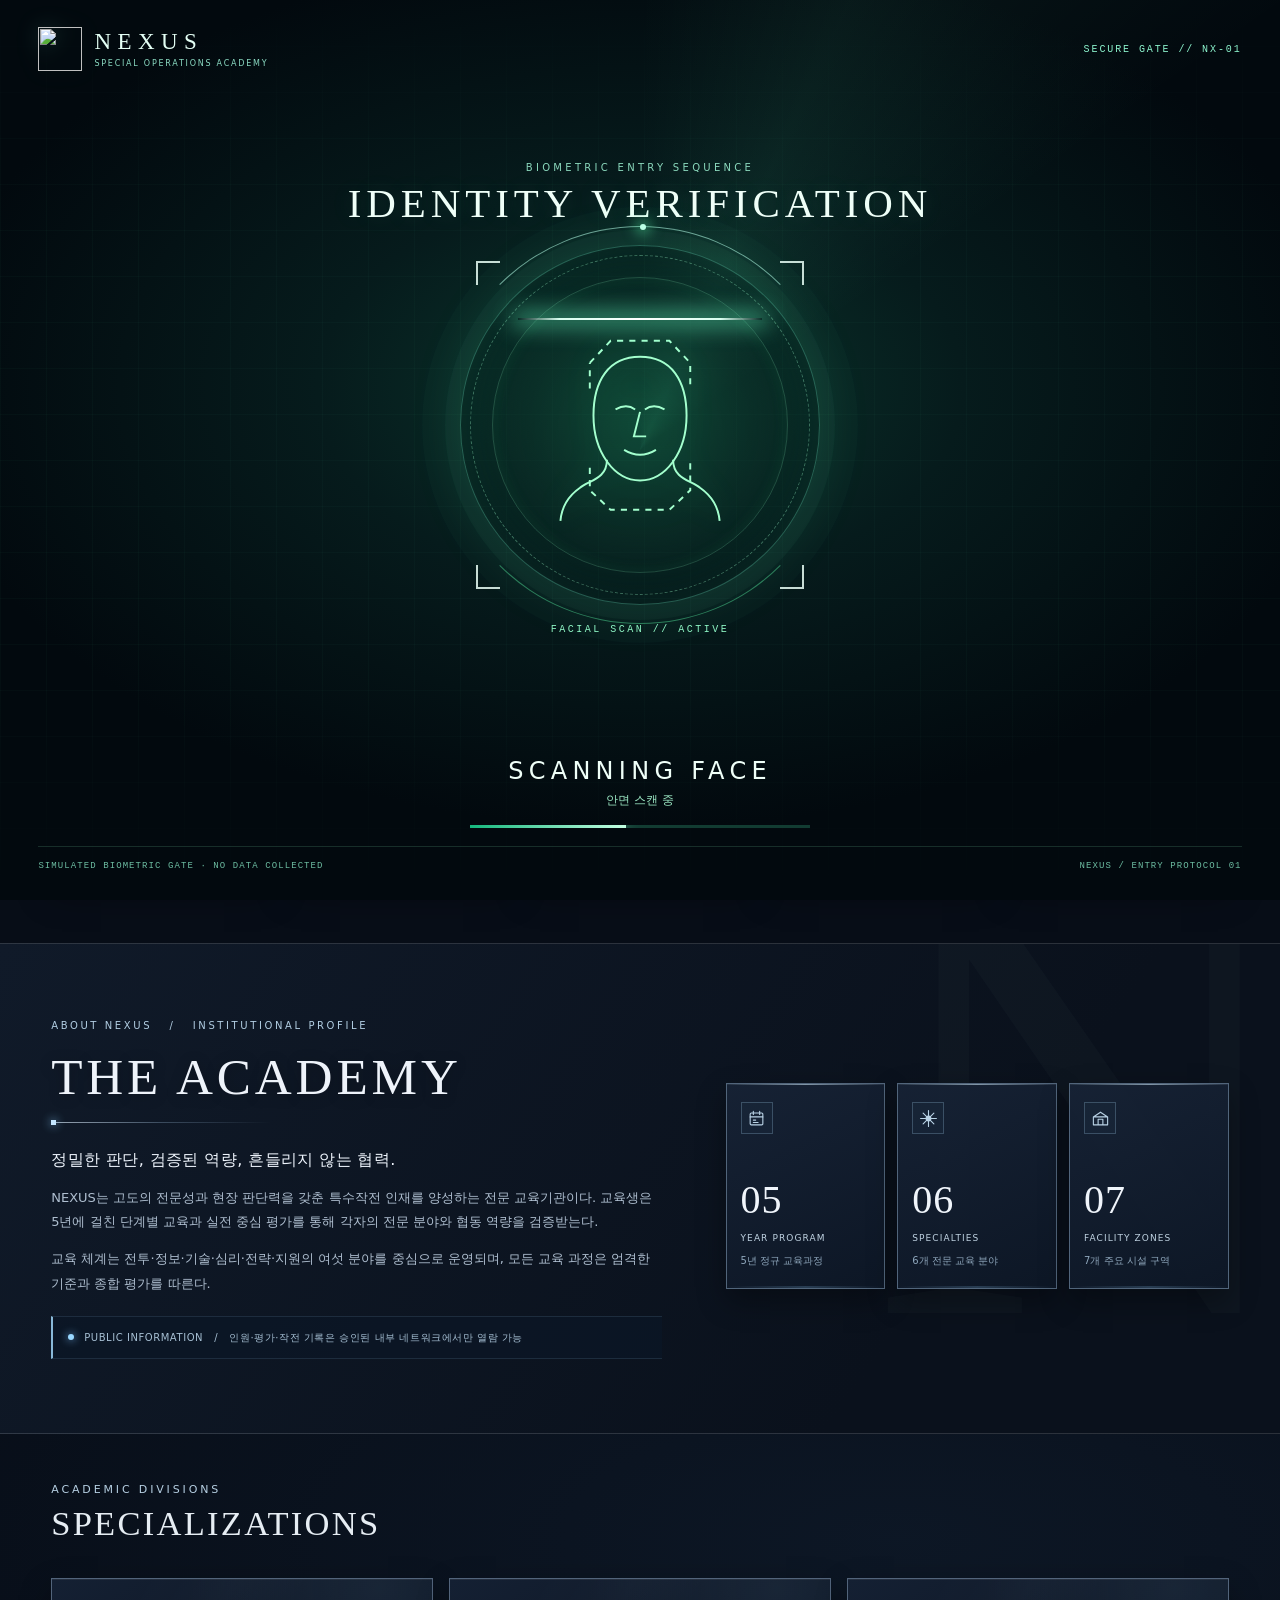
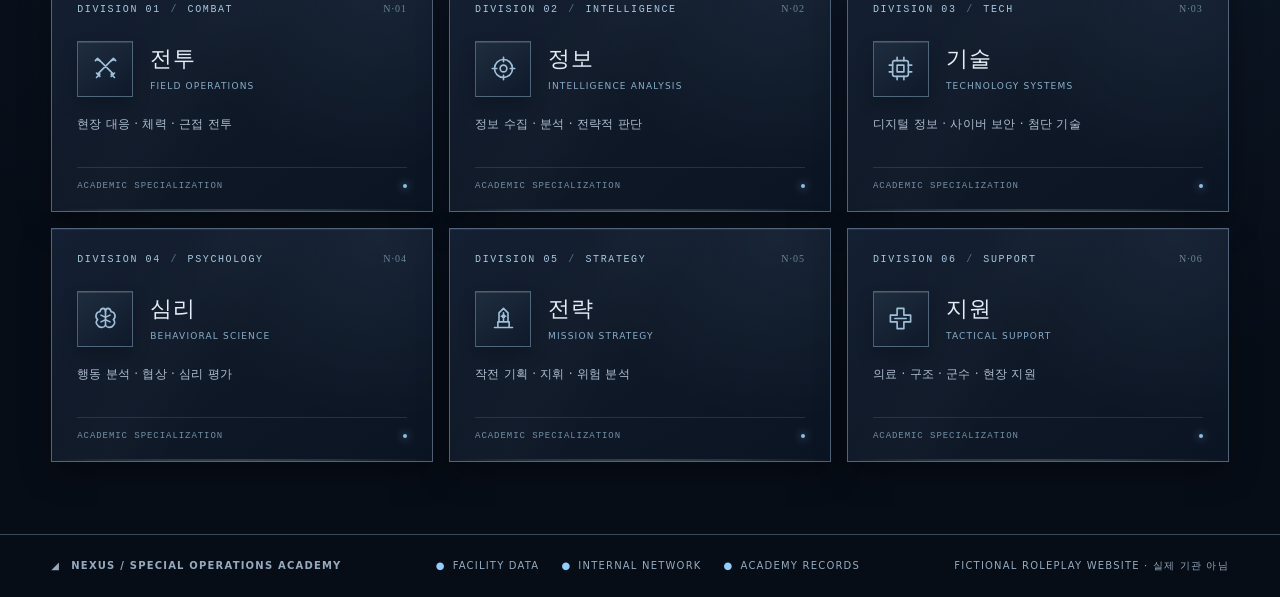
==== commit 88b47081: "헤더 수정" ====
--- a/index.html
+++ b/index.html
@@ -921,7 +921,7 @@
 }
 
 </style><link rel="stylesheet" href="image-protection.css">
-<link rel="stylesheet" href="nexus-header-unified.css?v=485" />
+<link rel="stylesheet" href="nexus-header-unified.css?v=486" />
 </head><body><div class="nx-gate" id="nxBiometricGate" data-phase="face" role="dialog" aria-modal="true" aria-label="NEXUS 모의 생체 인증" hidden>
  <div class="nx-gate-shell">
   <div class="nx-gate-top">
--- a/nexus-header-unified.css
+++ b/nexus-header-unified.css
@@ -227,3 +227,76 @@
   body .header > .access { width: 103px !important; max-width: 103px !important; min-width: 103px !important; font-size: 8px !important; }
   body .header > .menu { width: 36px !important; max-width: 36px !important; min-width: 36px !important; }
 }
+
+
+/* v4.86 — homepage-reference header: one geometry, all public pages.
+   This section intentionally overrides older page-specific declarations. */
+@media (min-width:1051px){
+ html body > .header {
+   display:grid!important; grid-template-columns:minmax(0,1fr) max-content minmax(0,1fr)!important;
+   box-sizing:border-box!important; width:100%!important; max-width:none!important;
+   height:88px!important; min-height:88px!important; max-height:88px!important;
+   padding:0 clamp(18px,4.3vw,70px)!important; gap:18px!important;
+   align-items:center!important; justify-items:stretch!important;
+   position:sticky!important; top:0!important; z-index:75!important;
+   background:#090e18f9!important; border-bottom:1px solid #ffffff22!important;
+ }
+ html body > .header > .identity {
+   display:flex!important; width:max-content!important; min-width:0!important;
+   max-width:100%!important; gap:12px!important; align-items:center!important;
+   justify-self:start!important; margin:0!important; padding:0!important;
+   transform:none!important;
+ }
+ html body > .header > .identity > img:first-child {
+   display:block!important; box-sizing:border-box!important; flex:0 0 56px!important;
+   width:56px!important; min-width:56px!important; max-width:56px!important;
+   height:56px!important; min-height:56px!important; max-height:56px!important;
+   padding:0!important; margin:0!important; object-fit:contain!important;
+ }
+ html body > .header > .identity > img:nth-child(2) {
+   display:block!important; box-sizing:border-box!important; flex:0 0 218px!important;
+   width:218px!important; min-width:218px!important; max-width:218px!important;
+   height:auto!important; max-height:66px!important; object-fit:contain!important;
+   object-position:left center!important; padding:0!important; margin:0!important;
+ }
+ html body > .header > .navigation {
+   display:flex!important; flex-direction:row!important; position:static!important;
+   align-items:center!important; justify-content:center!important;
+   justify-self:center!important; width:max-content!important; max-width:none!important;
+   gap:clamp(24px,2.15vw,36px)!important; margin:0!important; padding:0!important;
+   border:0!important; background:none!important; box-shadow:none!important;
+   transform:translateX(clamp(0px,3vw,48px))!important;
+ }
+ html body > .header > .navigation > a {
+   display:inline-flex!important; align-items:center!important; justify-content:center!important;
+   height:88px!important; min-height:88px!important; max-height:88px!important;
+   padding:0!important; margin:0!important; font-size:13px!important;
+   font-weight:400!important; line-height:1!important; letter-spacing:.025em!important;
+   text-decoration:none!important; white-space:nowrap!important; transform:none!important;
+ }
+ html body > .header > .navigation > a::after {bottom:7px!important;}
+ html body > .header > .access {
+   display:inline-flex!important; align-items:center!important; justify-content:center!important;
+   justify-self:end!important; box-sizing:border-box!important;
+   flex:0 0 198px!important; width:198px!important; min-width:198px!important;
+   max-width:198px!important; height:51px!important; min-height:51px!important;
+   max-height:51px!important; margin:0!important; padding:0 12px!important;
+   font-size:12px!important; font-weight:400!important; line-height:1!important;
+   letter-spacing:.16em!important; white-space:nowrap!important;
+ }
+ html body > .header > .menu {display:none!important;}
+}
+@media (min-width:1051px) and (max-width:1250px){
+ html body > .header {padding-left:24px!important;padding-right:24px!important;}
+ html body > .header > .identity > img:first-child {flex-basis:46px!important;width:46px!important;min-width:46px!important;max-width:46px!important;height:46px!important;min-height:46px!important;max-height:46px!important;}
+ html body > .header > .identity > img:nth-child(2) {flex-basis:166px!important;width:166px!important;min-width:166px!important;max-width:166px!important;}
+ html body > .header > .navigation {gap:17px!important;transform:none!important;}
+ html body > .header > .navigation > a {font-size:12px!important;}
+ html body > .header > .access {flex-basis:158px!important;width:158px!important;min-width:158px!important;max-width:158px!important;}
+}
+@media (max-width:1050px){
+ html body > .header {height:66px!important;min-height:66px!important;max-height:66px!important;}
+ html body > .header > .identity {transform:none!important;}
+ html body > .header > .navigation:not(.open) {display:none!important;}
+ html body > .header > .navigation.open {transform:none!important;}
+}
